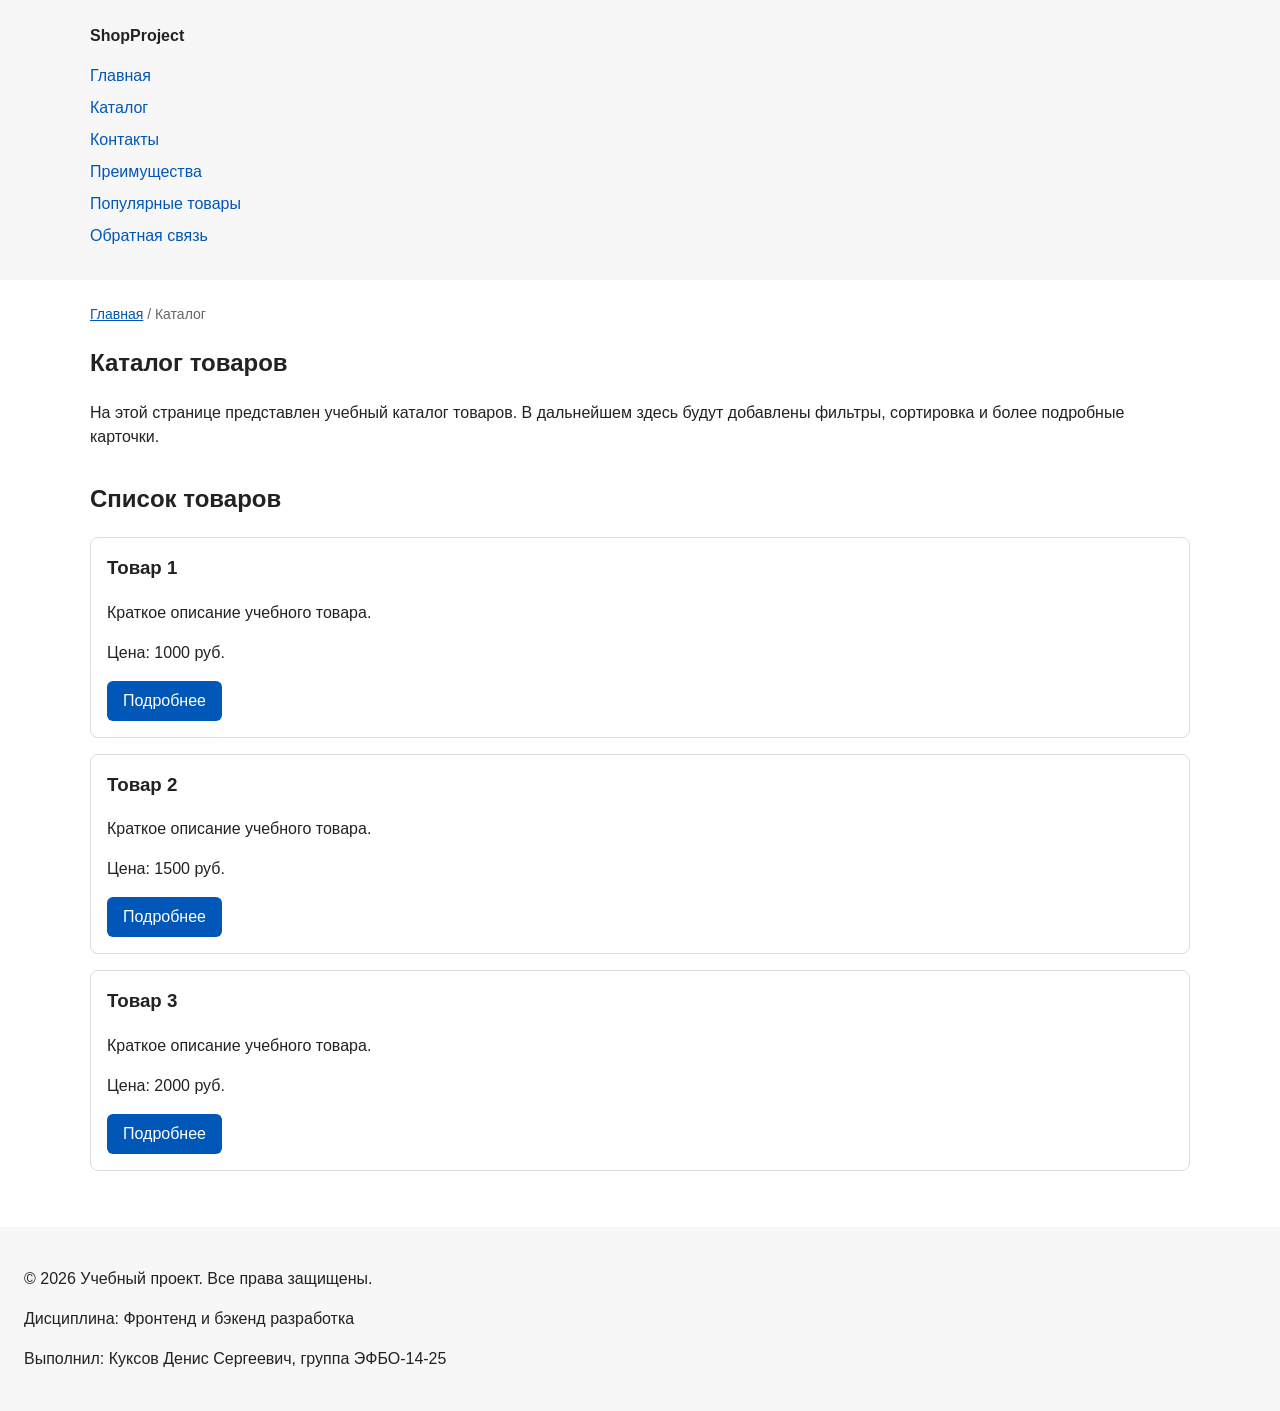
==== catalog.html @ 49e00aa7 "feat: add multi-page structure navigation and anchors" ====
<!DOCTYPE html>
<html lang="ru">
<head>
  <meta charset="UTF-8">
  <meta name="viewport" content="width=device-width, initial-scale=1.0">
  <meta name="description" content="Каталог товаров учебного интернет-магазина.">
  <meta property="og:type" content="website">
  <meta property="og:title" content="Каталог товаров — Учебный интернет-магазин">
  <meta property="og:description" content="Каталог товаров учебного интернет-магазина.">
  <meta property="og:image" content="https://Saintlafree.github.io/kr1-html-css-shop/images/preview.jpg">
  <title>Каталог товаров — Учебный интернет-магазин</title>
  <link rel="stylesheet" href="css/style.css">
</head>
<body>
  <header>
    <div class="site-header">
      <a class="site-logo" href="index.html">ShopProject</a>

      <nav class="site-nav" aria-label="Основная навигация">
        <ul class="site-nav__list">
          <li><a href="index.html">Главная</a></li>
          <li><a href="catalog.html">Каталог</a></li>
          <li><a href="contacts.html">Контакты</a></li>
          <li><a href="index.html#advantages">Преимущества</a></li>
          <li><a href="index.html#popular">Популярные товары</a></li>
          <li><a href="index.html#contacts">Обратная связь</a></li>
        </ul>
      </nav>
    </div>
  </header>

  <main>
    <nav class="breadcrumbs" aria-label="Хлебные крошки">
      <a href="index.html">Главная</a>
      <span>Каталог</span>
    </nav>

    <section class="section">
      <h1>Каталог товаров</h1>
      <p>
        На этой странице представлен учебный каталог товаров.
        В дальнейшем здесь будут добавлены фильтры, сортировка и более
        подробные карточки.
      </p>
    </section>

    <section class="section">
      <h2>Список товаров</h2>

      <article class="product-card">
        <h3>Товар 1</h3>
        <p>Краткое описание учебного товара.</p>
        <p>Цена: 1000 руб.</p>
        <a class="button" href="index.html#popular">Подробнее</a>
      </article>

      <article class="product-card">
        <h3>Товар 2</h3>
        <p>Краткое описание учебного товара.</p>
        <p>Цена: 1500 руб.</p>
        <a class="button" href="index.html#popular">Подробнее</a>
      </article>

      <article class="product-card">
        <h3>Товар 3</h3>
        <p>Краткое описание учебного товара.</p>
        <p>Цена: 2000 руб.</p>
        <a class="button" href="index.html#popular">Подробнее</a>
      </article>
    </section>
  </main>

  <footer>
    <p>&copy; 2026 Учебный проект. Все права защищены.</p>
    <p>Дисциплина: Фронтенд и бэкенд разработка</p>
    <p>Выполнил: Куксов Денис Сергеевич, группа ЭФБО-14-25</p>
  </footer>
</body>
</html>
---- css/style.css ----
/* ===============================
   1. Переменные проекта
   =============================== */

:root {
  /* Основные цвета проекта */
  --color-bg: #ffffff;
  --color-text: #222222;
  --color-muted: #666666;
  --color-primary: #0057b8;
  --color-primary-dark: #003f86;
  --color-border: #dddddd;
  --color-surface: #f7f7f7;
  --color-surface-accent: #eef5ff;
  --color-danger: #b00020;
  --color-success: #168a2f;
  --color-success-bg: #eefaf0;
  --color-white: #ffffff;

  /* Отступы */
  --space-xs: 4px;
  --space-sm: 8px;
  --space-md: 16px;
  --space-lg: 24px;
  --space-xl: 32px;

  /* Скругления */
  --radius-sm: 6px;
  --radius-md: 8px;
  --radius-lg: 12px;

  /* Размеры */
  --container-width: 1100px;
}

/* ===============================
   2. Базовые стили
   =============================== */

/*
  Плавная прокрутка к якорям.
  Если браузер не поддерживает свойство, ссылка всё равно сработает.
*/
html {
  scroll-behavior: smooth;
}

/*
  border-box: width включает content, padding и border.
*/
* {
  box-sizing: border-box;
}

body {
  margin: 0;
  font-family: Arial, sans-serif;
  line-height: 1.5;
  color: var(--color-text);
  background-color: var(--color-bg);
}

/*
  Внутренние отступы основных областей страницы
  берутся из единой шкалы отступов.
*/
header,
main,
footer {
  padding: var(--space-lg);
}

header {
  background-color: var(--color-surface);
}

footer {
  background-color: var(--color-surface);
}

/* ===============================
   3. Общие элементы интерфейса
   =============================== */

a {
  color: var(--color-primary);
}

a:hover {
  color: var(--color-primary-dark);
}

a:focus-visible {
  outline: 2px solid var(--color-primary);
  outline-offset: 3px;
}

/*
  :target — элемент, на который указывает якорная ссылка.
  Подсветка помогает понять, куда был выполнен переход.
*/
:target {
  outline: 2px dashed var(--color-primary);
  outline-offset: 4px;
}

/*
  Кнопка: используется и для ссылок (a.button), и для button.
*/
.button {
  display: inline-block;
  padding: var(--space-sm) var(--space-md);
  color: var(--color-white);
  background-color: var(--color-primary);
  text-decoration: none;
  border: none;
  border-radius: var(--radius-sm);
  font: inherit;
  cursor: pointer;
}

/*
  :hover — реакция на наведение мыши.
  Цвет текста задаём явно, чтобы правило a:hover не перекрасило текст ссылки-кнопки.
*/
.button:hover {
  color: var(--color-white);
  background-color: var(--color-primary-dark);
}

/*
  :active — момент нажатия.
*/
.button:active {
  transform: translateY(1px);
}

/*
  :focus-visible — видимый фокус при навигации клавишей Tab.
*/
.button:focus-visible {
  outline: 2px solid var(--color-primary);
  outline-offset: 3px;
}

/*
  :disabled — недоступное состояние кнопки.
*/
.button:disabled,
button:disabled {
  opacity: 0.6;
  cursor: not-allowed;
}

/* ===============================
   4. Компоненты страницы
   =============================== */

/* --- Шапка и навигация --- */

.site-header {
  max-width: var(--container-width);
  margin: 0 auto;
}

.site-logo {
  font-weight: bold;
  text-decoration: none;
  color: var(--color-text);
}

.site-logo:hover {
  color: var(--color-primary);
}

.site-nav__list {
  padding: 0;
  margin: var(--space-md) 0 0;
  list-style: none;
}

.site-nav__list li {
  margin-bottom: var(--space-sm);
}

.site-nav__list a {
  color: var(--color-primary);
  text-decoration: none;
}

.site-nav__list a:hover {
  color: var(--color-primary-dark);
  text-decoration: underline;
}

/* --- Хлебные крошки --- */

.breadcrumbs {
  max-width: var(--container-width);
  margin: 0 auto var(--space-md);
  font-size: 14px;
  color: var(--color-muted);
}

.breadcrumbs a {
  color: var(--color-primary);
}

.breadcrumbs span::before {
  content: " / ";
  color: var(--color-muted);
}

/* --- Hero-блок и секции --- */

.hero {
  max-width: var(--container-width);
  margin: 0 auto var(--space-xl);
  padding: var(--space-xl) var(--space-lg);
  background-color: var(--color-surface-accent);
  border-radius: var(--radius-lg);
}

.section {
  max-width: var(--container-width);
  margin: 0 auto var(--space-xl);
}

.section h2 {
  margin-top: 0;
}

/* --- Карточка товара --- */

.product-card {
  margin-bottom: var(--space-md);
  padding: var(--space-md);
  border: 1px solid var(--color-border);
  border-radius: var(--radius-md);
  background-color: var(--color-bg);
}

.product-card:hover {
  border-color: var(--color-primary);
}

.product-card h3 {
  margin-top: 0;
}

/* --- Дополнительный блок --- */

.aside-info {
  max-width: var(--container-width);
  margin: 0 auto var(--space-xl);
  padding: var(--space-md);
  border-left: 4px solid var(--color-primary);
  background-color: var(--color-surface);
}

/* ===============================
   5. Форма и модальное окно
   =============================== */

.order-dialog {
  width: min(100% - 32px, 560px);
  padding: var(--space-lg);
  border: none;
  border-radius: var(--radius-lg);
}

.order-dialog::backdrop {
  background-color: rgba(0, 0, 0, 0.5);
}

.form-field {
  margin-bottom: var(--space-md);
}

.form-field label {
  display: block;
  margin-bottom: var(--space-xs);
}

.form-field input,
.form-field select,
.form-field textarea {
  width: 100%;
  padding: 10px 12px;
  border: 1px solid var(--color-border);
  border-radius: var(--radius-sm);
  font: inherit;
}

.form-field input[type="checkbox"] {
  width: auto;
}

.form-field small {
  display: block;
  margin-top: var(--space-xs);
  color: var(--color-muted);
}

/* Состояния полей формы */

.form-field input:hover,
.form-field select:hover,
.form-field textarea:hover {
  border-color: var(--color-primary);
}

.form-field input:focus-visible,
.form-field select:focus-visible,
.form-field textarea:focus-visible,
.form-actions button:focus-visible {
  outline: 2px solid var(--color-primary);
  outline-offset: 3px;
}

/*
  Подсветка ошибочных полей (aria-invalid добавляет js/main.js).
  Селектор с .form-field нужен, чтобы перебить специфичность
  правила .form-field input.
*/
.form-field [aria-invalid="true"] {
  border-color: var(--color-danger);
}

.form-actions {
  display: flex;
  gap: 12px;
  margin-top: var(--space-lg);
}

.success-message {
  max-width: var(--container-width);
  margin: var(--space-lg) auto;
  padding: var(--space-md);
  border-left: 4px solid var(--color-success);
  background-color: var(--color-success-bg);
}
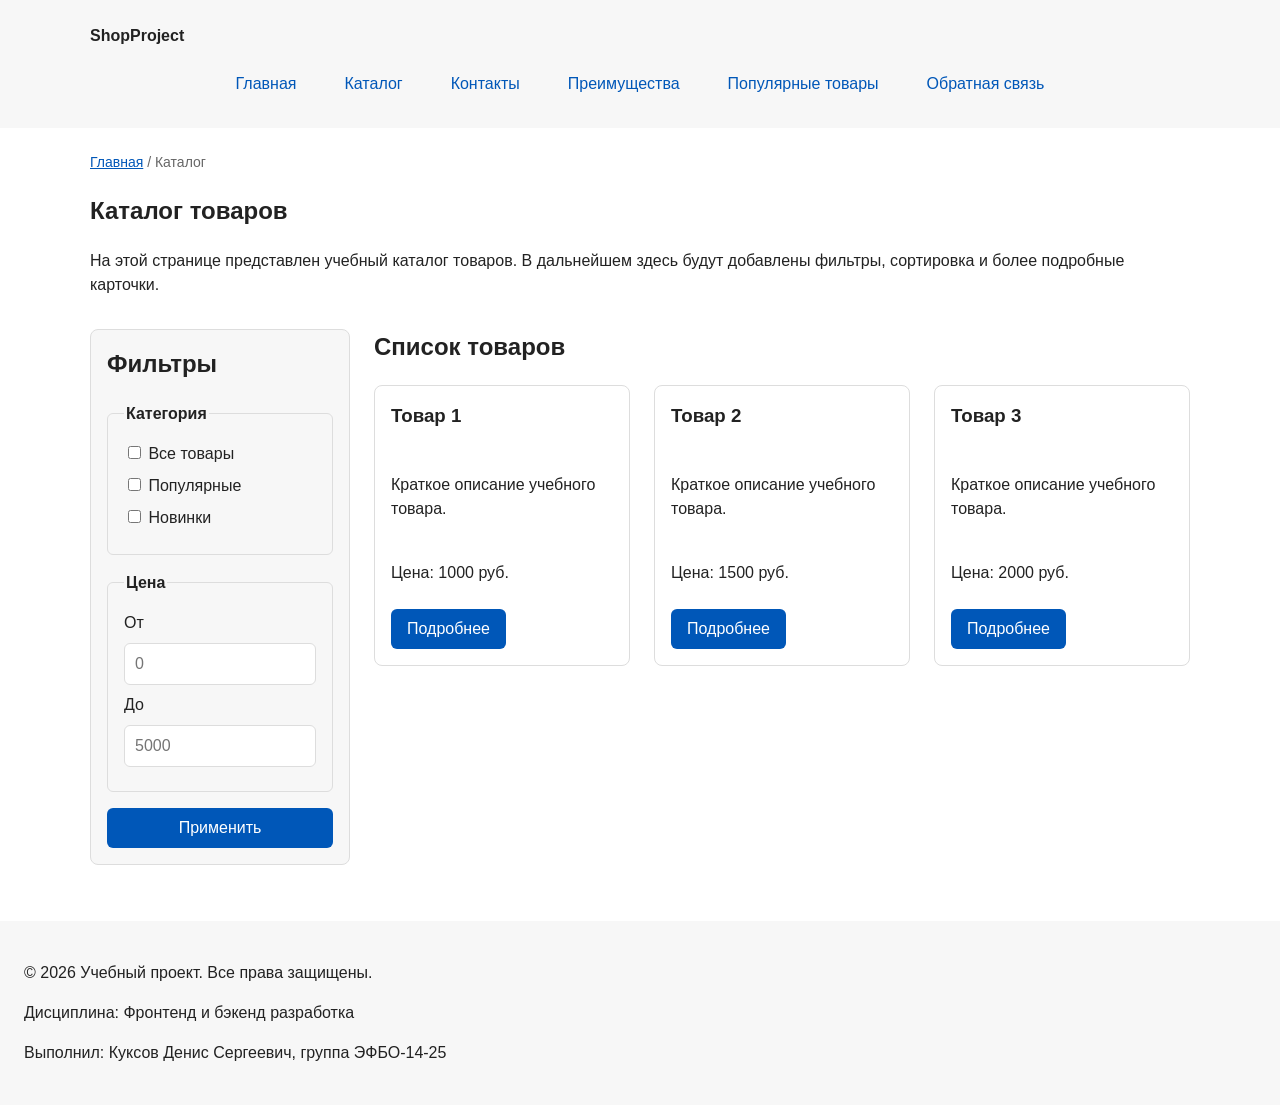
==== commit a2b29e15: "feat: add flex navigation and grid catalog layout" ====
--- a/catalog.html
+++ b/catalog.html
@@ -44,29 +44,64 @@
       </p>
     </section>
 
-    <section class="section">
-      <h2>Список товаров</h2>
+    <section class="catalog-layout">
+      <aside class="catalog-filters">
+        <h2>Фильтры</h2>
 
-      <article class="product-card">
-        <h3>Товар 1</h3>
-        <p>Краткое описание учебного товара.</p>
-        <p>Цена: 1000 руб.</p>
-        <a class="button" href="index.html#popular">Подробнее</a>
-      </article>
+        <form class="filters-form" action="#" method="get">
+          <fieldset>
+            <legend>Категория</legend>
+            <label>
+              <input type="checkbox" name="category" value="all">
+              Все товары
+            </label>
+            <label>
+              <input type="checkbox" name="category" value="popular">
+              Популярные
+            </label>
+            <label>
+              <input type="checkbox" name="category" value="new">
+              Новинки
+            </label>
+          </fieldset>
 
-      <article class="product-card">
-        <h3>Товар 2</h3>
-        <p>Краткое описание учебного товара.</p>
-        <p>Цена: 1500 руб.</p>
-        <a class="button" href="index.html#popular">Подробнее</a>
-      </article>
+          <fieldset>
+            <legend>Цена</legend>
+            <label for="price-from">От</label>
+            <input id="price-from" name="price-from" type="number" min="0" placeholder="0">
 
-      <article class="product-card">
-        <h3>Товар 3</h3>
-        <p>Краткое описание учебного товара.</p>
-        <p>Цена: 2000 руб.</p>
-        <a class="button" href="index.html#popular">Подробнее</a>
-      </article>
+            <label for="price-to">До</label>
+            <input id="price-to" name="price-to" type="number" min="0" placeholder="5000">
+          </fieldset>
+
+          <button class="button" type="submit">Применить</button>
+        </form>
+      </aside>
+
+      <section class="catalog-products">
+        <h2>Список товаров</h2>
+
+        <div class="products-grid">
+            <article class="product-card">
+              <h3>Товар 1</h3>
+              <p>Краткое описание учебного товара.</p>
+              <p>Цена: 1000 руб.</p>
+              <a class="button" href="index.html#popular">Подробнее</a>
+            </article>
+            <article class="product-card">
+              <h3>Товар 2</h3>
+              <p>Краткое описание учебного товара.</p>
+              <p>Цена: 1500 руб.</p>
+              <a class="button" href="index.html#popular">Подробнее</a>
+            </article>
+            <article class="product-card">
+              <h3>Товар 3</h3>
+              <p>Краткое описание учебного товара.</p>
+              <p>Цена: 2000 руб.</p>
+              <a class="button" href="index.html#popular">Подробнее</a>
+            </article>
+        </div>
+      </section>
     </section>
   </main>
 
--- a/css/style.css
+++ b/css/style.css
@@ -173,24 +173,37 @@
   color: var(--color-primary);
 }
 
+/*
+  Навигация через Flexbox:
+  пункты меню выстраиваются в строку, переносятся при нехватке места,
+  выравниваются по центру и разделяются промежутком gap.
+*/
 .site-nav__list {
+  display: flex;
+  flex-wrap: wrap;
+  justify-content: center;
+  align-items: center;
+  gap: var(--space-md);
   padding: 0;
   margin: var(--space-md) 0 0;
   list-style: none;
 }
 
-.site-nav__list li {
-  margin-bottom: var(--space-sm);
-}
-
+/*
+  inline-block позволяет задать ссылке внутренние отступы
+  и увеличить кликабельную область.
+*/
 .site-nav__list a {
+  display: inline-block;
+  padding: var(--space-sm) var(--space-md);
   color: var(--color-primary);
   text-decoration: none;
+  border-radius: var(--radius-sm);
 }
 
 .site-nav__list a:hover {
-  color: var(--color-primary-dark);
-  text-decoration: underline;
+  color: var(--color-white);
+  background-color: var(--color-primary);
 }
 
 /* --- Хлебные крошки --- */
@@ -232,8 +245,23 @@
 
 /* --- Карточка товара --- */
 
+/*
+  Сетка карточек через CSS Grid: три равные колонки и промежуток gap.
+*/
+.products-grid {
+  display: grid;
+  grid-template-columns: repeat(3, 1fr);
+  gap: var(--space-lg);
+}
+
+/*
+  Карточка — flex-контейнер: содержимое идёт сверху вниз.
+*/
 .product-card {
-  margin-bottom: var(--space-md);
+  display: flex;
+  flex-direction: column;
+  gap: var(--space-sm);
+  margin-bottom: 0;
   padding: var(--space-md);
   border: 1px solid var(--color-border);
   border-radius: var(--radius-md);
@@ -246,6 +274,82 @@
 
 .product-card h3 {
   margin-top: 0;
+}
+
+/*
+  margin-top: auto прижимает кнопку к низу карточки,
+  align-self: flex-start не растягивает её на всю ширину.
+*/
+.product-card .button {
+  margin-top: auto;
+  align-self: flex-start;
+}
+
+/* --- Страница каталога: фильтры + товары --- */
+
+.catalog-layout {
+  max-width: var(--container-width);
+  margin: 0 auto var(--space-xl);
+  display: grid;
+  grid-template-columns: 260px 1fr;
+  grid-template-areas: "filters products";
+  gap: var(--space-lg);
+}
+
+.catalog-filters {
+  grid-area: filters;
+  padding: var(--space-md);
+  border: 1px solid var(--color-border);
+  border-radius: var(--radius-md);
+  background-color: var(--color-surface);
+}
+
+.catalog-products {
+  grid-area: products;
+}
+
+.catalog-filters h2,
+.catalog-products h2 {
+  margin-top: 0;
+}
+
+.filters-form {
+  display: grid;
+  gap: var(--space-md);
+}
+
+.filters-form fieldset {
+  margin: 0;
+  padding: var(--space-md);
+  border: 1px solid var(--color-border);
+  border-radius: var(--radius-sm);
+}
+
+.filters-form legend {
+  font-weight: 700;
+}
+
+.filters-form label {
+  display: block;
+  margin-bottom: var(--space-sm);
+}
+
+.filters-form input[type="number"] {
+  width: 100%;
+  margin-bottom: var(--space-sm);
+  padding: 8px 10px;
+  border: 1px solid var(--color-border);
+  border-radius: var(--radius-sm);
+  font: inherit;
+}
+
+.filters-form input[type="number"]:hover {
+  border-color: var(--color-primary);
+}
+
+.filters-form input:focus-visible {
+  outline: 2px solid var(--color-primary);
+  outline-offset: 3px;
 }
 
 /* --- Дополнительный блок --- */
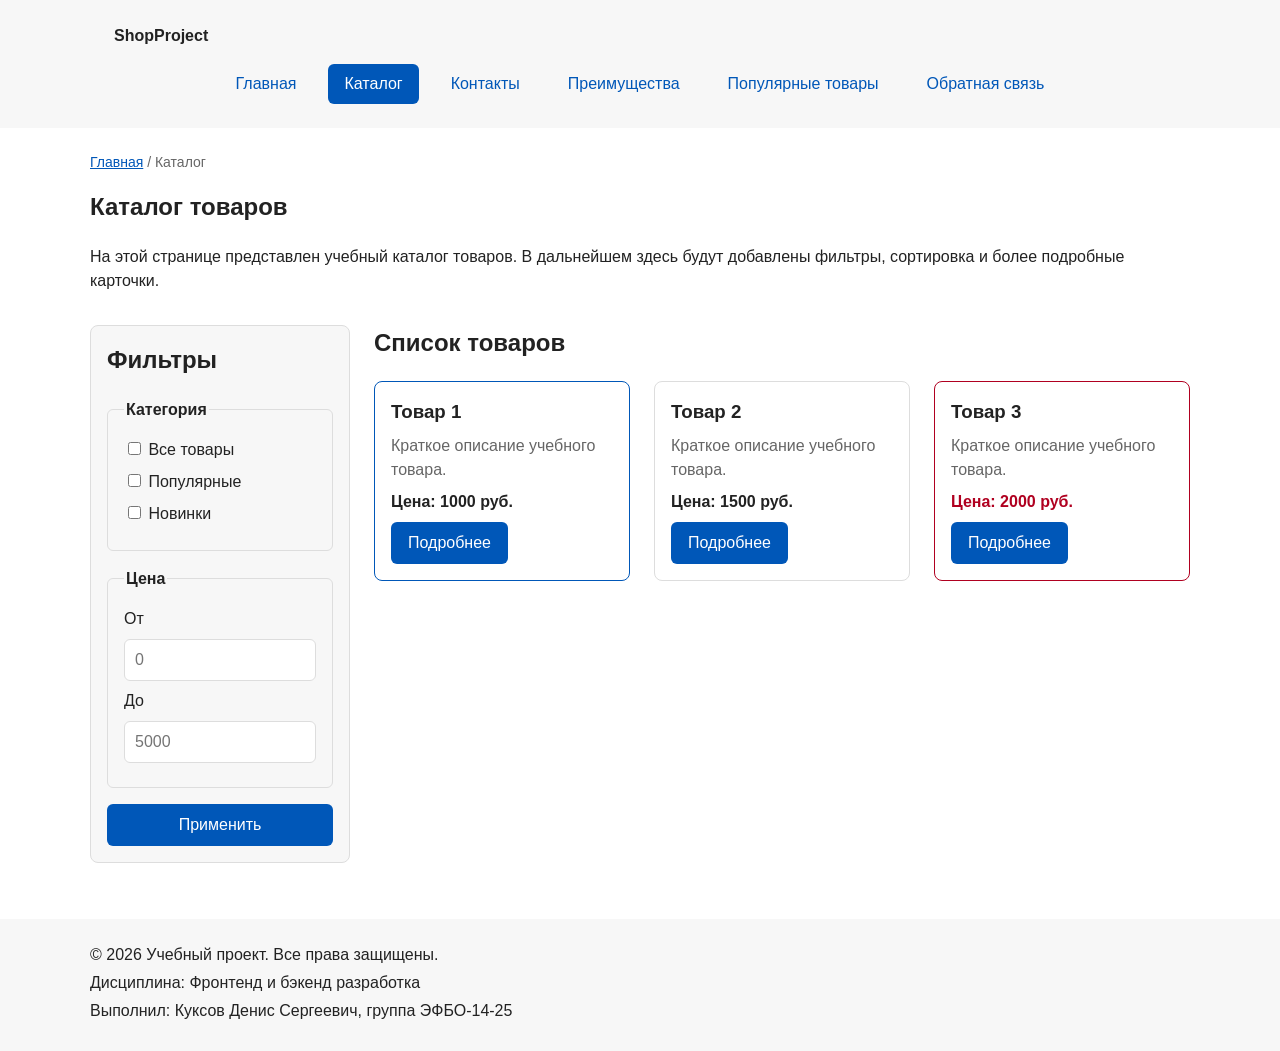
==== commit 71919b5e: "refactor: apply BEM naming to CSS classes" ====
--- a/catalog.html
+++ b/catalog.html
@@ -12,18 +12,30 @@
   <link rel="stylesheet" href="css/style.css">
 </head>
 <body>
-  <header>
-    <div class="site-header">
-      <a class="site-logo" href="index.html">ShopProject</a>
+  <header class="site-header">
+    <div class="site-header__inner">
+      <a class="site-header__logo" href="index.html">ShopProject</a>
 
       <nav class="site-nav" aria-label="Основная навигация">
         <ul class="site-nav__list">
-          <li><a href="index.html">Главная</a></li>
-          <li><a href="catalog.html">Каталог</a></li>
-          <li><a href="contacts.html">Контакты</a></li>
-          <li><a href="index.html#advantages">Преимущества</a></li>
-          <li><a href="index.html#popular">Популярные товары</a></li>
-          <li><a href="index.html#contacts">Обратная связь</a></li>
+          <li class="site-nav__item">
+            <a class="site-nav__link" href="index.html">Главная</a>
+          </li>
+          <li class="site-nav__item">
+            <a class="site-nav__link site-nav__link--active" href="catalog.html" aria-current="page">Каталог</a>
+          </li>
+          <li class="site-nav__item">
+            <a class="site-nav__link" href="contacts.html">Контакты</a>
+          </li>
+          <li class="site-nav__item">
+            <a class="site-nav__link" href="index.html#advantages">Преимущества</a>
+          </li>
+          <li class="site-nav__item">
+            <a class="site-nav__link" href="index.html#popular">Популярные товары</a>
+          </li>
+          <li class="site-nav__item">
+            <a class="site-nav__link" href="index.html#contacts">Обратная связь</a>
+          </li>
         </ul>
       </nav>
     </div>
@@ -31,13 +43,13 @@
 
   <main>
     <nav class="breadcrumbs" aria-label="Хлебные крошки">
-      <a href="index.html">Главная</a>
-      <span>Каталог</span>
+      <a class="breadcrumbs__link" href="index.html">Главная</a>
+      <span class="breadcrumbs__current">Каталог</span>
     </nav>
 
     <section class="section">
-      <h1>Каталог товаров</h1>
-      <p>
+      <h1 class="section__title">Каталог товаров</h1>
+      <p class="section__text">
         На этой странице представлен учебный каталог товаров.
         В дальнейшем здесь будут добавлены фильтры, сортировка и более
         подробные карточки.
@@ -46,69 +58,73 @@
 
     <section class="catalog-layout">
       <aside class="catalog-filters">
-        <h2>Фильтры</h2>
+        <h2 class="catalog-filters__title">Фильтры</h2>
 
-        <form class="filters-form" action="#" method="get">
-          <fieldset>
-            <legend>Категория</legend>
-            <label>
-              <input type="checkbox" name="category" value="all">
+        <form class="catalog-filters__form" action="#" method="get">
+          <fieldset class="catalog-filters__group">
+            <legend class="catalog-filters__legend">Категория</legend>
+            <label class="catalog-filters__label">
+              <input class="catalog-filters__checkbox" type="checkbox" name="category" value="all">
               Все товары
             </label>
-            <label>
-              <input type="checkbox" name="category" value="popular">
+            <label class="catalog-filters__label">
+              <input class="catalog-filters__checkbox" type="checkbox" name="category" value="popular">
               Популярные
             </label>
-            <label>
-              <input type="checkbox" name="category" value="new">
+            <label class="catalog-filters__label">
+              <input class="catalog-filters__checkbox" type="checkbox" name="category" value="new">
               Новинки
             </label>
           </fieldset>
 
-          <fieldset>
-            <legend>Цена</legend>
-            <label for="price-from">От</label>
-            <input id="price-from" name="price-from" type="number" min="0" placeholder="0">
+          <fieldset class="catalog-filters__group">
+            <legend class="catalog-filters__legend">Цена</legend>
+            <label class="catalog-filters__label" for="price-from">От</label>
+            <input class="catalog-filters__input" id="price-from" name="price-from" type="number" min="0" placeholder="0">
 
-            <label for="price-to">До</label>
-            <input id="price-to" name="price-to" type="number" min="0" placeholder="5000">
+            <label class="catalog-filters__label" for="price-to">До</label>
+            <input class="catalog-filters__input" id="price-to" name="price-to" type="number" min="0" placeholder="5000">
           </fieldset>
 
-          <button class="button" type="submit">Применить</button>
+          <button class="button button--primary" type="submit">Применить</button>
         </form>
       </aside>
 
       <section class="catalog-products">
-        <h2>Список товаров</h2>
+        <h2 class="catalog-products__title">Список товаров</h2>
 
         <div class="products-grid">
-            <article class="product-card">
-              <h3>Товар 1</h3>
-              <p>Краткое описание учебного товара.</p>
-              <p>Цена: 1000 руб.</p>
-              <a class="button" href="index.html#popular">Подробнее</a>
-            </article>
-            <article class="product-card">
-              <h3>Товар 2</h3>
-              <p>Краткое описание учебного товара.</p>
-              <p>Цена: 1500 руб.</p>
-              <a class="button" href="index.html#popular">Подробнее</a>
-            </article>
-            <article class="product-card">
-              <h3>Товар 3</h3>
-              <p>Краткое описание учебного товара.</p>
-              <p>Цена: 2000 руб.</p>
-              <a class="button" href="index.html#popular">Подробнее</a>
-            </article>
+          <article class="product-card product-card--featured">
+            <h3 class="product-card__title">Товар 1</h3>
+            <p class="product-card__description">Краткое описание учебного товара.</p>
+            <p class="product-card__price">Цена: 1000 руб.</p>
+            <a class="button button--primary product-card__button" href="index.html#popular">Подробнее</a>
+          </article>
+
+          <article class="product-card">
+            <h3 class="product-card__title">Товар 2</h3>
+            <p class="product-card__description">Краткое описание учебного товара.</p>
+            <p class="product-card__price">Цена: 1500 руб.</p>
+            <a class="button button--primary product-card__button" href="index.html#popular">Подробнее</a>
+          </article>
+
+          <article class="product-card product-card--discount">
+            <h3 class="product-card__title">Товар 3</h3>
+            <p class="product-card__description">Краткое описание учебного товара.</p>
+            <p class="product-card__price">Цена: 2000 руб.</p>
+            <a class="button button--primary product-card__button" href="index.html#popular">Подробнее</a>
+          </article>
         </div>
       </section>
     </section>
   </main>
 
-  <footer>
-    <p>&copy; 2026 Учебный проект. Все права защищены.</p>
-    <p>Дисциплина: Фронтенд и бэкенд разработка</p>
-    <p>Выполнил: Куксов Денис Сергеевич, группа ЭФБО-14-25</p>
+  <footer class="site-footer">
+    <div class="site-footer__inner">
+      <p class="site-footer__text">&copy; 2026 Учебный проект. Все права защищены.</p>
+      <p class="site-footer__text">Дисциплина: Фронтенд и бэкенд разработка</p>
+      <p class="site-footer__text">Выполнил: Куксов Денис Сергеевич, группа ЭФБО-14-25</p>
+    </div>
   </footer>
 </body>
 </html>
--- a/css/style.css
+++ b/css/style.css
@@ -39,7 +39,6 @@
 
 /*
   Плавная прокрутка к якорям.
-  Если браузер не поддерживает свойство, ссылка всё равно сработает.
 */
 html {
   scroll-behavior: smooth;
@@ -60,27 +59,9 @@
   background-color: var(--color-bg);
 }
 
-/*
-  Внутренние отступы основных областей страницы
-  берутся из единой шкалы отступов.
-*/
-header,
-main,
-footer {
+main {
   padding: var(--space-lg);
 }
-
-header {
-  background-color: var(--color-surface);
-}
-
-footer {
-  background-color: var(--color-surface);
-}
-
-/* ===============================
-   3. Общие элементы интерфейса
-   =============================== */
 
 a {
   color: var(--color-primary);
@@ -97,57 +78,62 @@
 
 /*
   :target — элемент, на который указывает якорная ссылка.
-  Подсветка помогает понять, куда был выполнен переход.
 */
 :target {
   outline: 2px dashed var(--color-primary);
   outline-offset: 4px;
 }
 
+/* ===============================
+   3. Общие элементы интерфейса
+   =============================== */
+
 /*
-  Кнопка: используется и для ссылок (a.button), и для button.
+  Блок button — базовая кнопка.
+  Цвета задаются модификаторами button--primary и button--secondary.
 */
 .button {
   display: inline-block;
   padding: var(--space-sm) var(--space-md);
-  color: var(--color-white);
-  background-color: var(--color-primary);
-  text-decoration: none;
-  border: none;
+  border: 1px solid transparent;
   border-radius: var(--radius-sm);
   font: inherit;
+  text-decoration: none;
   cursor: pointer;
 }
 
-/*
-  :hover — реакция на наведение мыши.
-  Цвет текста задаём явно, чтобы правило a:hover не перекрасило текст ссылки-кнопки.
-*/
-.button:hover {
-  color: var(--color-white);
-  background-color: var(--color-primary-dark);
-}
-
-/*
-  :active — момент нажатия.
-*/
 .button:active {
   transform: translateY(1px);
 }
 
-/*
-  :focus-visible — видимый фокус при навигации клавишей Tab.
-*/
 .button:focus-visible {
   outline: 2px solid var(--color-primary);
   outline-offset: 3px;
 }
 
-/*
-  :disabled — недоступное состояние кнопки.
-*/
+.button--primary {
+  color: var(--color-white);
+  background-color: var(--color-primary);
+}
+
+.button--primary:hover {
+  color: var(--color-white);
+  background-color: var(--color-primary-dark);
+}
+
+.button--secondary {
+  color: var(--color-primary);
+  background-color: transparent;
+  border-color: var(--color-primary);
+}
+
+.button--secondary:hover {
+  color: var(--color-white);
+  background-color: var(--color-primary);
+}
+
 .button:disabled,
-button:disabled {
+.button--disabled {
   opacity: 0.6;
   cursor: not-allowed;
 }
@@ -156,28 +142,30 @@
    4. Компоненты страницы
    =============================== */
 
-/* --- Шапка и навигация --- */
+/* --- Блок site-header --- */
 
 .site-header {
+  background-color: var(--color-surface);
+}
+
+.site-header__inner {
   max-width: var(--container-width);
   margin: 0 auto;
-}
-
-.site-logo {
-  font-weight: bold;
+  padding: var(--space-lg);
+}
+
+.site-header__logo {
+  font-weight: 700;
+  color: var(--color-text);
   text-decoration: none;
-  color: var(--color-text);
-}
-
-.site-logo:hover {
+}
+
+.site-header__logo:hover {
   color: var(--color-primary);
 }
 
-/*
-  Навигация через Flexbox:
-  пункты меню выстраиваются в строку, переносятся при нехватке места,
-  выравниваются по центру и разделяются промежутком gap.
-*/
+/* --- Блок site-nav --- */
+
 .site-nav__list {
   display: flex;
   flex-wrap: wrap;
@@ -189,11 +177,7 @@
   list-style: none;
 }
 
-/*
-  inline-block позволяет задать ссылке внутренние отступы
-  и увеличить кликабельную область.
-*/
-.site-nav__list a {
+.site-nav__link {
   display: inline-block;
   padding: var(--space-sm) var(--space-md);
   color: var(--color-primary);
@@ -201,12 +185,23 @@
   border-radius: var(--radius-sm);
 }
 
-.site-nav__list a:hover {
+.site-nav__link:hover {
   color: var(--color-white);
   background-color: var(--color-primary);
 }
 
-/* --- Хлебные крошки --- */
+.site-nav__link:focus-visible {
+  outline: 2px solid var(--color-primary);
+  outline-offset: 3px;
+}
+
+/* Модификатор активного пункта меню */
+.site-nav__link--active {
+  color: var(--color-white);
+  background-color: var(--color-primary);
+}
+
+/* --- Блок breadcrumbs --- */
 
 .breadcrumbs {
   max-width: var(--container-width);
@@ -215,16 +210,16 @@
   color: var(--color-muted);
 }
 
-.breadcrumbs a {
+.breadcrumbs__link {
   color: var(--color-primary);
 }
 
-.breadcrumbs span::before {
+.breadcrumbs__current::before {
   content: " / ";
   color: var(--color-muted);
 }
 
-/* --- Hero-блок и секции --- */
+/* --- Блок hero --- */
 
 .hero {
   max-width: var(--container-width);
@@ -234,34 +229,52 @@
   border-radius: var(--radius-lg);
 }
 
+.hero__title {
+  margin-top: 0;
+}
+
+/* --- Блок section --- */
+
 .section {
   max-width: var(--container-width);
   margin: 0 auto var(--space-xl);
 }
 
-.section h2 {
+.section__title {
   margin-top: 0;
 }
 
-/* --- Карточка товара --- */
-
-/*
-  Сетка карточек через CSS Grid: три равные колонки и промежуток gap.
-*/
+/* --- Блок advantages-list --- */
+
+.advantages-list {
+  margin: 0;
+  padding-left: var(--space-lg);
+}
+
+.advantages-list__item {
+  margin-bottom: var(--space-xs);
+}
+
+/* --- Блок contacts-list --- */
+
+.contacts-list {
+  padding-left: var(--space-lg);
+}
+
+/* --- Блок products-grid --- */
+
 .products-grid {
   display: grid;
   grid-template-columns: repeat(3, 1fr);
   gap: var(--space-lg);
 }
 
-/*
-  Карточка — flex-контейнер: содержимое идёт сверху вниз.
-*/
+/* --- Блок product-card --- */
+
 .product-card {
   display: flex;
   flex-direction: column;
   gap: var(--space-sm);
-  margin-bottom: 0;
   padding: var(--space-md);
   border: 1px solid var(--color-border);
   border-radius: var(--radius-md);
@@ -272,20 +285,39 @@
   border-color: var(--color-primary);
 }
 
-.product-card h3 {
-  margin-top: 0;
-}
-
-/*
-  margin-top: auto прижимает кнопку к низу карточки,
-  align-self: flex-start не растягивает её на всю ширину.
-*/
-.product-card .button {
+.product-card--featured {
+  border-color: var(--color-primary);
+}
+
+.product-card--discount {
+  border-color: var(--color-danger);
+}
+
+.product-card__title {
+  margin: 0;
+  color: var(--color-text);
+}
+
+.product-card__description {
+  margin: 0;
+  color: var(--color-muted);
+}
+
+.product-card__price {
+  margin: 0;
+  font-weight: 700;
+}
+
+.product-card--discount .product-card__price {
+  color: var(--color-danger);
+}
+
+.product-card__button {
   margin-top: auto;
   align-self: flex-start;
 }
 
-/* --- Страница каталога: фильтры + товары --- */
+/* --- Блок catalog-layout --- */
 
 .catalog-layout {
   max-width: var(--container-width);
@@ -295,6 +327,8 @@
   grid-template-areas: "filters products";
   gap: var(--space-lg);
 }
+
+/* --- Блок catalog-filters --- */
 
 .catalog-filters {
   grid-area: filters;
@@ -304,37 +338,32 @@
   background-color: var(--color-surface);
 }
 
-.catalog-products {
-  grid-area: products;
-}
-
-.catalog-filters h2,
-.catalog-products h2 {
+.catalog-filters__title {
   margin-top: 0;
 }
 
-.filters-form {
+.catalog-filters__form {
   display: grid;
   gap: var(--space-md);
 }
 
-.filters-form fieldset {
+.catalog-filters__group {
   margin: 0;
   padding: var(--space-md);
   border: 1px solid var(--color-border);
   border-radius: var(--radius-sm);
 }
 
-.filters-form legend {
+.catalog-filters__legend {
   font-weight: 700;
 }
 
-.filters-form label {
+.catalog-filters__label {
   display: block;
   margin-bottom: var(--space-sm);
 }
 
-.filters-form input[type="number"] {
+.catalog-filters__input {
   width: 100%;
   margin-bottom: var(--space-sm);
   padding: 8px 10px;
@@ -343,16 +372,27 @@
   font: inherit;
 }
 
-.filters-form input[type="number"]:hover {
+.catalog-filters__input:hover {
   border-color: var(--color-primary);
 }
 
-.filters-form input:focus-visible {
+.catalog-filters__input:focus-visible,
+.catalog-filters__checkbox:focus-visible {
   outline: 2px solid var(--color-primary);
   outline-offset: 3px;
 }
 
-/* --- Дополнительный блок --- */
+/* --- Блок catalog-products --- */
+
+.catalog-products {
+  grid-area: products;
+}
+
+.catalog-products__title {
+  margin-top: 0;
+}
+
+/* --- Блок aside-info --- */
 
 .aside-info {
   max-width: var(--container-width);
@@ -362,9 +402,31 @@
   background-color: var(--color-surface);
 }
 
+.aside-info__title {
+  margin-top: 0;
+}
+
+/* --- Блок site-footer --- */
+
+.site-footer {
+  padding: var(--space-lg);
+  background-color: var(--color-surface);
+}
+
+.site-footer__inner {
+  max-width: var(--container-width);
+  margin: 0 auto;
+}
+
+.site-footer__text {
+  margin: 0 0 var(--space-xs);
+}
+
 /* ===============================
    5. Форма и модальное окно
    =============================== */
+
+/* --- Блок order-dialog --- */
 
 .order-dialog {
   width: min(100% - 32px, 560px);
@@ -377,18 +439,24 @@
   background-color: rgba(0, 0, 0, 0.5);
 }
 
-.form-field {
+.order-dialog__title {
+  margin-top: 0;
+}
+
+/* --- Блок order-form --- */
+
+.order-form__field {
   margin-bottom: var(--space-md);
 }
 
-.form-field label {
+.order-form__label {
   display: block;
   margin-bottom: var(--space-xs);
 }
 
-.form-field input,
-.form-field select,
-.form-field textarea {
+.order-form__input,
+.order-form__select,
+.order-form__textarea {
   width: 100%;
   padding: 10px 12px;
   border: 1px solid var(--color-border);
@@ -396,46 +464,54 @@
   font: inherit;
 }
 
-.form-field input[type="checkbox"] {
-  width: auto;
-}
-
-.form-field small {
+.order-form__input:hover,
+.order-form__select:hover,
+.order-form__textarea:hover {
+  border-color: var(--color-primary);
+}
+
+.order-form__input:focus-visible,
+.order-form__select:focus-visible,
+.order-form__textarea:focus-visible,
+.order-form__checkbox:focus-visible {
+  outline: 2px solid var(--color-primary);
+  outline-offset: 3px;
+}
+
+/*
+  Ошибочное состояние поля.
+  Атрибут aria-invalid добавляется в js/main.js.
+  Правило стоит после :hover, поэтому красная рамка не пропадает при наведении.
+*/
+.order-form__input[aria-invalid="true"],
+.order-form__select[aria-invalid="true"],
+.order-form__textarea[aria-invalid="true"] {
+  border-color: var(--color-danger);
+}
+
+.order-form__checkbox[aria-invalid="true"] {
+  outline: 2px solid var(--color-danger);
+}
+
+.order-form__hint {
   display: block;
   margin-top: var(--space-xs);
   color: var(--color-muted);
 }
 
-/* Состояния полей формы */
-
-.form-field input:hover,
-.form-field select:hover,
-.form-field textarea:hover {
-  border-color: var(--color-primary);
-}
-
-.form-field input:focus-visible,
-.form-field select:focus-visible,
-.form-field textarea:focus-visible,
-.form-actions button:focus-visible {
-  outline: 2px solid var(--color-primary);
-  outline-offset: 3px;
-}
-
-/*
-  Подсветка ошибочных полей (aria-invalid добавляет js/main.js).
-  Селектор с .form-field нужен, чтобы перебить специфичность
-  правила .form-field input.
-*/
-.form-field [aria-invalid="true"] {
-  border-color: var(--color-danger);
-}
-
-.form-actions {
+.order-form__checkbox-label {
   display: flex;
-  gap: 12px;
+  align-items: center;
+  gap: var(--space-sm);
+}
+
+.order-form__actions {
+  display: flex;
+  gap: var(--space-md);
   margin-top: var(--space-lg);
 }
+
+/* --- Блок success-message --- */
 
 .success-message {
   max-width: var(--container-width);
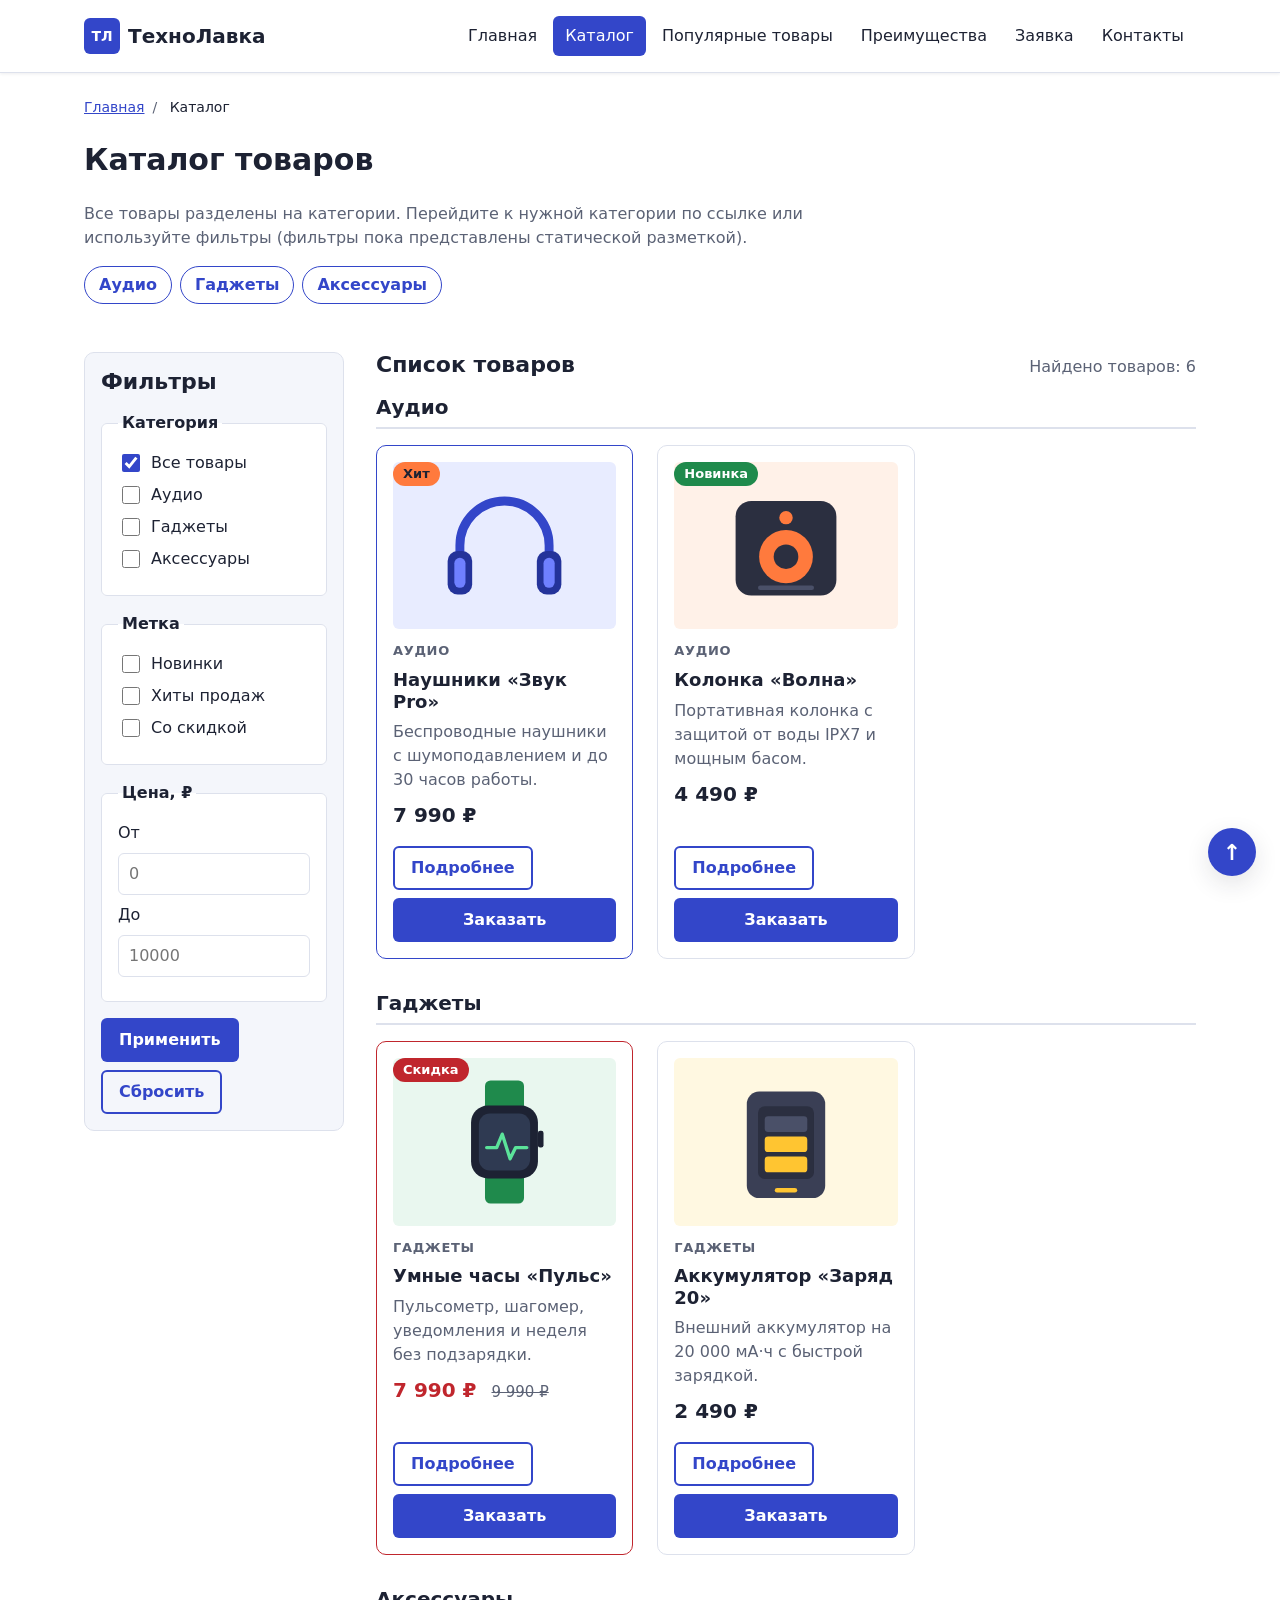
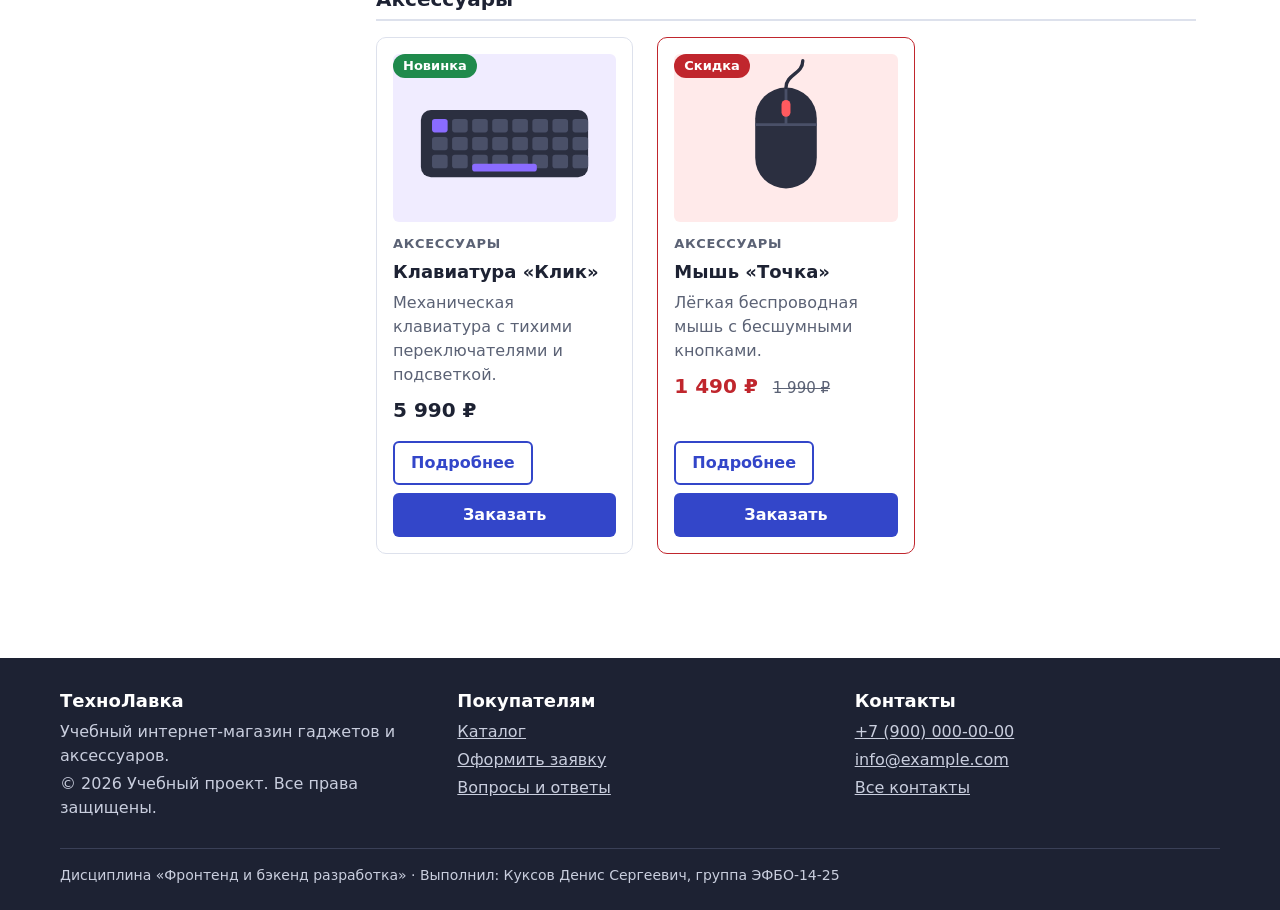
==== commit 007362c1: "fix: prepare HTML CSS project for submission" ====
--- a/catalog.html
+++ b/catalog.html
@@ -3,18 +3,25 @@
 <head>
   <meta charset="UTF-8">
   <meta name="viewport" content="width=device-width, initial-scale=1.0">
-  <meta name="description" content="Каталог товаров учебного интернет-магазина.">
+  <meta name="description" content="Каталог учебного интернет-магазина ТехноЛавка: аудио, гаджеты и аксессуары с ценами и бейджами.">
   <meta property="og:type" content="website">
-  <meta property="og:title" content="Каталог товаров — Учебный интернет-магазин">
-  <meta property="og:description" content="Каталог товаров учебного интернет-магазина.">
+  <meta property="og:title" content="Каталог товаров — ТехноЛавка">
+  <meta property="og:description" content="Каталог учебного интернет-магазина ТехноЛавка: аудио, гаджеты и аксессуары с ценами и бейджами.">
+  <meta property="og:url" content="https://Saintlafree.github.io/kr1-html-css-shop/catalog.html">
   <meta property="og:image" content="https://Saintlafree.github.io/kr1-html-css-shop/images/preview.jpg">
-  <title>Каталог товаров — Учебный интернет-магазин</title>
+  <title>Каталог товаров — ТехноЛавка</title>
+  <link rel="icon" href="images/favicon.svg" type="image/svg+xml">
   <link rel="stylesheet" href="css/style.css">
 </head>
 <body>
-  <header class="site-header">
+  <a class="skip-link" href="#main">Перейти к основному содержимому</a>
+
+  <header class="site-header" id="top">
     <div class="site-header__inner">
-      <a class="site-header__logo" href="index.html">ShopProject</a>
+      <a class="site-header__logo" href="index.html">
+        <span class="site-header__logo-mark" aria-hidden="true">ТЛ</span>
+        ТехноЛавка
+      </a>
 
       <nav class="site-nav" aria-label="Основная навигация">
         <ul class="site-nav__list">
@@ -25,106 +32,235 @@
             <a class="site-nav__link site-nav__link--active" href="catalog.html" aria-current="page">Каталог</a>
           </li>
           <li class="site-nav__item">
+            <a class="site-nav__link" href="index.html#popular">Популярные товары</a>
+          </li>
+          <li class="site-nav__item">
+            <a class="site-nav__link" href="index.html#advantages">Преимущества</a>
+          </li>
+          <li class="site-nav__item">
+            <a class="site-nav__link" href="order.html">Заявка</a>
+          </li>
+          <li class="site-nav__item">
             <a class="site-nav__link" href="contacts.html">Контакты</a>
-          </li>
-          <li class="site-nav__item">
-            <a class="site-nav__link" href="index.html#advantages">Преимущества</a>
-          </li>
-          <li class="site-nav__item">
-            <a class="site-nav__link" href="index.html#popular">Популярные товары</a>
-          </li>
-          <li class="site-nav__item">
-            <a class="site-nav__link" href="index.html#contacts">Обратная связь</a>
           </li>
         </ul>
       </nav>
     </div>
   </header>
 
-  <main>
+  <main class="page" id="main">
     <nav class="breadcrumbs" aria-label="Хлебные крошки">
-      <a class="breadcrumbs__link" href="index.html">Главная</a>
-      <span class="breadcrumbs__current">Каталог</span>
+      <ol class="breadcrumbs__list">
+        <li class="breadcrumbs__item">
+          <a class="breadcrumbs__link" href="index.html">Главная</a>
+        </li>
+        <li class="breadcrumbs__item">
+          <span class="breadcrumbs__current" aria-current="page">Каталог</span>
+        </li>
+      </ol>
     </nav>
 
     <section class="section">
       <h1 class="section__title">Каталог товаров</h1>
       <p class="section__text">
-        На этой странице представлен учебный каталог товаров.
-        В дальнейшем здесь будут добавлены фильтры, сортировка и более
-        подробные карточки.
+        Все товары разделены на категории. Перейдите к нужной категории по ссылке
+        или используйте фильтры (фильтры пока представлены статической разметкой).
       </p>
+      <ul class="category-links" aria-label="Категории">
+        <li><a class="category-links__link" href="#audio">Аудио</a></li>
+        <li><a class="category-links__link" href="#gadgets">Гаджеты</a></li>
+        <li><a class="category-links__link" href="#accessories">Аксессуары</a></li>
+      </ul>
     </section>
 
     <section class="catalog-layout">
-      <aside class="catalog-filters">
-        <h2 class="catalog-filters__title">Фильтры</h2>
+      <aside class="catalog-filters" aria-labelledby="filters-title">
+        <h2 class="catalog-filters__title" id="filters-title">Фильтры</h2>
 
         <form class="catalog-filters__form" action="#" method="get">
           <fieldset class="catalog-filters__group">
             <legend class="catalog-filters__legend">Категория</legend>
             <label class="catalog-filters__label">
-              <input class="catalog-filters__checkbox" type="checkbox" name="category" value="all">
+              <input class="catalog-filters__checkbox" type="checkbox" name="category" value="all" checked>
               Все товары
             </label>
             <label class="catalog-filters__label">
-              <input class="catalog-filters__checkbox" type="checkbox" name="category" value="popular">
-              Популярные
-            </label>
-            <label class="catalog-filters__label">
-              <input class="catalog-filters__checkbox" type="checkbox" name="category" value="new">
+              <input class="catalog-filters__checkbox" type="checkbox" name="category" value="audio">
+              Аудио
+            </label>
+            <label class="catalog-filters__label">
+              <input class="catalog-filters__checkbox" type="checkbox" name="category" value="gadgets">
+              Гаджеты
+            </label>
+            <label class="catalog-filters__label">
+              <input class="catalog-filters__checkbox" type="checkbox" name="category" value="accessories">
+              Аксессуары
+            </label>
+          </fieldset>
+
+          <fieldset class="catalog-filters__group">
+            <legend class="catalog-filters__legend">Метка</legend>
+            <label class="catalog-filters__label">
+              <input class="catalog-filters__checkbox" type="checkbox" name="badge" value="new">
               Новинки
             </label>
+            <label class="catalog-filters__label">
+              <input class="catalog-filters__checkbox" type="checkbox" name="badge" value="hit">
+              Хиты продаж
+            </label>
+            <label class="catalog-filters__label">
+              <input class="catalog-filters__checkbox" type="checkbox" name="badge" value="discount">
+              Со скидкой
+            </label>
           </fieldset>
 
           <fieldset class="catalog-filters__group">
-            <legend class="catalog-filters__legend">Цена</legend>
+            <legend class="catalog-filters__legend">Цена, ₽</legend>
             <label class="catalog-filters__label" for="price-from">От</label>
-            <input class="catalog-filters__input" id="price-from" name="price-from" type="number" min="0" placeholder="0">
+            <input class="catalog-filters__input" id="price-from" name="price-from" type="number" min="0" step="100" placeholder="0">
 
             <label class="catalog-filters__label" for="price-to">До</label>
-            <input class="catalog-filters__input" id="price-to" name="price-to" type="number" min="0" placeholder="5000">
+            <input class="catalog-filters__input" id="price-to" name="price-to" type="number" min="0" step="100" placeholder="10000">
           </fieldset>
 
-          <button class="button button--primary" type="submit">Применить</button>
+          <div class="catalog-filters__actions">
+            <button class="button button--primary" type="submit">Применить</button>
+            <button class="button button--secondary" type="reset">Сбросить</button>
+          </div>
         </form>
       </aside>
 
-      <section class="catalog-products">
-        <h2 class="catalog-products__title">Список товаров</h2>
-
-        <div class="products-grid">
+      <section class="catalog-products" aria-labelledby="products-title">
+        <div class="catalog-products__header">
+          <h2 class="catalog-products__title" id="products-title">Список товаров</h2>
+          <p class="catalog-products__count">Найдено товаров: 6</p>
+        </div>
+
+        <section class="catalog-category" id="audio">
+          <h3 class="catalog-category__title">Аудио</h3>
+          <div class="products-grid products-grid--catalog">
           <article class="product-card product-card--featured">
-            <h3 class="product-card__title">Товар 1</h3>
-            <p class="product-card__description">Краткое описание учебного товара.</p>
-            <p class="product-card__price">Цена: 1000 руб.</p>
-            <a class="button button--primary product-card__button" href="index.html#popular">Подробнее</a>
+            <span class="product-card__badge product-card__badge--hit">Хит</span>
+            <img class="product-card__image" src="images/headphones.svg" alt="Наушники «Звук Pro»" width="400" height="300" loading="lazy">
+            <p class="product-card__category">Аудио</p>
+            <h3 class="product-card__title">Наушники «Звук Pro»</h3>
+            <p class="product-card__description">Беспроводные наушники с шумоподавлением и до 30 часов работы.</p>
+            <p class="product-card__price">7 990 ₽</p>
+            <div class="product-card__actions">
+              <a class="button button--secondary" href="product.html">Подробнее</a>
+              <a class="button button--primary product-card__button" href="order.html">Заказать</a>
+            </div>
           </article>
 
           <article class="product-card">
-            <h3 class="product-card__title">Товар 2</h3>
-            <p class="product-card__description">Краткое описание учебного товара.</p>
-            <p class="product-card__price">Цена: 1500 руб.</p>
-            <a class="button button--primary product-card__button" href="index.html#popular">Подробнее</a>
-          </article>
-
+            <span class="product-card__badge product-card__badge--new">Новинка</span>
+            <img class="product-card__image" src="images/speaker.svg" alt="Колонка «Волна»" width="400" height="300" loading="lazy">
+            <p class="product-card__category">Аудио</p>
+            <h3 class="product-card__title">Колонка «Волна»</h3>
+            <p class="product-card__description">Портативная колонка с защитой от воды IPX7 и мощным басом.</p>
+            <p class="product-card__price">4 490 ₽</p>
+            <div class="product-card__actions">
+              <a class="button button--secondary" href="product.html">Подробнее</a>
+              <a class="button button--primary product-card__button" href="order.html">Заказать</a>
+            </div>
+          </article>
+          </div>
+        </section>
+        <section class="catalog-category" id="gadgets">
+          <h3 class="catalog-category__title">Гаджеты</h3>
+          <div class="products-grid products-grid--catalog">
           <article class="product-card product-card--discount">
-            <h3 class="product-card__title">Товар 3</h3>
-            <p class="product-card__description">Краткое описание учебного товара.</p>
-            <p class="product-card__price">Цена: 2000 руб.</p>
-            <a class="button button--primary product-card__button" href="index.html#popular">Подробнее</a>
-          </article>
-        </div>
+            <span class="product-card__badge product-card__badge--discount">Скидка</span>
+            <img class="product-card__image" src="images/watch.svg" alt="Умные часы «Пульс»" width="400" height="300" loading="lazy">
+            <p class="product-card__category">Гаджеты</p>
+            <h3 class="product-card__title">Умные часы «Пульс»</h3>
+            <p class="product-card__description">Пульсометр, шагомер, уведомления и неделя без подзарядки.</p>
+            <p class="product-card__price">7 990 ₽ <span class="visually-hidden">Цена без скидки: </span><s class="product-card__old-price">9 990 ₽</s></p>
+            <div class="product-card__actions">
+              <a class="button button--secondary" href="product.html">Подробнее</a>
+              <a class="button button--primary product-card__button" href="order.html">Заказать</a>
+            </div>
+          </article>
+
+          <article class="product-card">
+            <img class="product-card__image" src="images/powerbank.svg" alt="Аккумулятор «Заряд 20»" width="400" height="300" loading="lazy">
+            <p class="product-card__category">Гаджеты</p>
+            <h3 class="product-card__title">Аккумулятор «Заряд 20»</h3>
+            <p class="product-card__description">Внешний аккумулятор на 20 000 мА·ч с быстрой зарядкой.</p>
+            <p class="product-card__price">2 490 ₽</p>
+            <div class="product-card__actions">
+              <a class="button button--secondary" href="product.html">Подробнее</a>
+              <a class="button button--primary product-card__button" href="order.html">Заказать</a>
+            </div>
+          </article>
+          </div>
+        </section>
+        <section class="catalog-category" id="accessories">
+          <h3 class="catalog-category__title">Аксессуары</h3>
+          <div class="products-grid products-grid--catalog">
+          <article class="product-card">
+            <span class="product-card__badge product-card__badge--new">Новинка</span>
+            <img class="product-card__image" src="images/keyboard.svg" alt="Клавиатура «Клик»" width="400" height="300" loading="lazy">
+            <p class="product-card__category">Аксессуары</p>
+            <h3 class="product-card__title">Клавиатура «Клик»</h3>
+            <p class="product-card__description">Механическая клавиатура с тихими переключателями и подсветкой.</p>
+            <p class="product-card__price">5 990 ₽</p>
+            <div class="product-card__actions">
+              <a class="button button--secondary" href="product.html">Подробнее</a>
+              <a class="button button--primary product-card__button" href="order.html">Заказать</a>
+            </div>
+          </article>
+
+          <article class="product-card product-card--discount">
+            <span class="product-card__badge product-card__badge--discount">Скидка</span>
+            <img class="product-card__image" src="images/mouse.svg" alt="Мышь «Точка»" width="400" height="300" loading="lazy">
+            <p class="product-card__category">Аксессуары</p>
+            <h3 class="product-card__title">Мышь «Точка»</h3>
+            <p class="product-card__description">Лёгкая беспроводная мышь с бесшумными кнопками.</p>
+            <p class="product-card__price">1 490 ₽ <span class="visually-hidden">Цена без скидки: </span><s class="product-card__old-price">1 990 ₽</s></p>
+            <div class="product-card__actions">
+              <a class="button button--secondary" href="product.html">Подробнее</a>
+              <a class="button button--primary product-card__button" href="order.html">Заказать</a>
+            </div>
+          </article>
+          </div>
+        </section>
       </section>
     </section>
   </main>
 
-  <footer class="site-footer">
+  <footer class="site-footer" id="contacts">
     <div class="site-footer__inner">
-      <p class="site-footer__text">&copy; 2026 Учебный проект. Все права защищены.</p>
-      <p class="site-footer__text">Дисциплина: Фронтенд и бэкенд разработка</p>
-      <p class="site-footer__text">Выполнил: Куксов Денис Сергеевич, группа ЭФБО-14-25</p>
+      <section class="site-footer__column">
+        <h2 class="site-footer__title">ТехноЛавка</h2>
+        <p class="site-footer__text">Учебный интернет-магазин гаджетов и аксессуаров.</p>
+        <p class="site-footer__text">&copy; 2026 Учебный проект. Все права защищены.</p>
+      </section>
+
+      <section class="site-footer__column">
+        <h2 class="site-footer__title">Покупателям</h2>
+        <ul class="site-footer__list">
+          <li><a class="site-footer__link" href="catalog.html">Каталог</a></li>
+          <li><a class="site-footer__link" href="order.html">Оформить заявку</a></li>
+          <li><a class="site-footer__link" href="index.html#faq">Вопросы и ответы</a></li>
+        </ul>
+      </section>
+
+      <section class="site-footer__column">
+        <h2 class="site-footer__title">Контакты</h2>
+        <ul class="site-footer__list">
+          <li><a class="site-footer__link" href="tel:+79000000000">+7 (900) 000-00-00</a></li>
+          <li><a class="site-footer__link" href="mailto:info@example.com">info@example.com</a></li>
+          <li><a class="site-footer__link" href="contacts.html">Все контакты</a></li>
+        </ul>
+      </section>
     </div>
+
+    <p class="site-footer__author">
+      Дисциплина «Фронтенд и бэкенд разработка» · Выполнил: Куксов Денис Сергеевич, группа ЭФБО-14-25
+    </p>
   </footer>
+
+  <a class="to-top" href="#top" aria-label="Наверх">&uarr;</a>
 </body>
 </html>
--- a/css/style.css
+++ b/css/style.css
@@ -1,21 +1,40 @@
+/* =========================================================
+   ТехноЛавка — учебный интернет-магазин (КР №1)
+   Автор: Куксов Денис Сергеевич, ЭФБО-14-25
+
+   Структура файла:
+   1. Переменные проекта
+   2. Базовые стили
+   3. Общие элементы интерфейса (кнопки, служебные классы)
+   4. Компоненты страницы (шапка, навигация, карточки, каталог…)
+   5. Форма и модальное окно
+   6. Позиционирование: фиксированная кнопка «Наверх»
+   ========================================================= */
+
 /* ===============================
    1. Переменные проекта
    =============================== */
 
 :root {
-  /* Основные цвета проекта */
+  /* Основные цвета проекта (собственная палитра) */
   --color-bg: #ffffff;
-  --color-text: #222222;
-  --color-muted: #666666;
-  --color-primary: #0057b8;
-  --color-primary-dark: #003f86;
-  --color-border: #dddddd;
-  --color-surface: #f7f7f7;
-  --color-surface-accent: #eef5ff;
-  --color-danger: #b00020;
-  --color-success: #168a2f;
-  --color-success-bg: #eefaf0;
+  --color-text: #1d2233;
+  --color-muted: #5b6275;
+  --color-primary: #3346c9;
+  --color-primary-dark: #24339a;
+  --color-accent: #ff7a3d;
+  --color-border: #dde1ec;
+  --color-surface: #f4f6fb;
+  --color-surface-accent: #e8ecff;
+  --color-danger: #c0262d;
+  --color-danger-bg: #fdecec;
+  --color-success: #1f8a4c;
+  --color-success-bg: #e9f7ef;
   --color-white: #ffffff;
+  --color-dark: #1d2233;
+
+  /* Шрифт */
+  --font-main: system-ui, -apple-system, "Segoe UI", Roboto, Arial, sans-serif;
 
   /* Отступы */
   --space-xs: 4px;
@@ -23,14 +42,23 @@
   --space-md: 16px;
   --space-lg: 24px;
   --space-xl: 32px;
+  --space-xxl: 48px;
 
   /* Скругления */
   --radius-sm: 6px;
-  --radius-md: 8px;
-  --radius-lg: 12px;
-
-  /* Размеры */
-  --container-width: 1100px;
+  --radius-md: 10px;
+  --radius-lg: 16px;
+  --radius-round: 999px;
+
+  /* Тени */
+  --shadow-sm: 0 1px 3px rgba(29, 34, 51, 0.08);
+  --shadow-md: 0 8px 24px rgba(29, 34, 51, 0.12);
+
+  /* Размеры и слои */
+  --container-width: 1160px;
+  --header-height: 72px;
+  --z-header: 100;
+  --z-to-top: 200;
 }
 
 /* ===============================
@@ -39,28 +67,45 @@
 
 /*
   Плавная прокрутка к якорям.
+  scroll-padding-top не даёт липкой шапке перекрыть начало раздела.
 */
 html {
   scroll-behavior: smooth;
+  scroll-padding-top: calc(var(--header-height) + var(--space-md));
 }
 
 /*
-  border-box: width включает content, padding и border.
+  Если пользователь отключил анимации в системе, прокрутка мгновенная.
 */
+@media (prefers-reduced-motion: reduce) {
+  html {
+    scroll-behavior: auto;
+  }
+}
+
 * {
   box-sizing: border-box;
 }
 
 body {
   margin: 0;
-  font-family: Arial, sans-serif;
+  font-family: var(--font-main);
+  font-size: 16px;
   line-height: 1.5;
   color: var(--color-text);
   background-color: var(--color-bg);
 }
 
-main {
-  padding: var(--space-lg);
+img {
+  max-width: 100%;
+  height: auto;
+  display: block;
+}
+
+h1,
+h2,
+h3 {
+  line-height: 1.2;
 }
 
 a {
@@ -71,35 +116,45 @@
   color: var(--color-primary-dark);
 }
 
-a:focus-visible {
-  outline: 2px solid var(--color-primary);
+a:focus-visible,
+summary:focus-visible {
+  outline: 3px solid var(--color-accent);
   outline-offset: 3px;
 }
 
 /*
-  :target — элемент, на который указывает якорная ссылка.
+  :target — подсветка раздела после перехода по якорной ссылке.
+  Для шапки и main подсветка не нужна (переходы «Наверх» и skip-link).
 */
 :target {
   outline: 2px dashed var(--color-primary);
-  outline-offset: 4px;
+  outline-offset: 6px;
+}
+
+.site-header:target,
+.page:target {
+  outline: none;
 }
 
 /* ===============================
    3. Общие элементы интерфейса
    =============================== */
 
-/*
-  Блок button — базовая кнопка.
-  Цвета задаются модификаторами button--primary и button--secondary.
-*/
+/* --- Блок button --- */
+
 .button {
-  display: inline-block;
+  display: inline-flex;
+  align-items: center;
+  justify-content: center;
+  gap: var(--space-sm);
   padding: var(--space-sm) var(--space-md);
-  border: 1px solid transparent;
+  border: 2px solid transparent;
   border-radius: var(--radius-sm);
   font: inherit;
+  font-weight: 600;
   text-decoration: none;
   cursor: pointer;
+  transition: background-color 0.2s, color 0.2s, border-color 0.2s;
 }
 
 .button:active {
@@ -107,7 +162,7 @@
 }
 
 .button:focus-visible {
-  outline: 2px solid var(--color-primary);
+  outline: 3px solid var(--color-accent);
   outline-offset: 3px;
 }
 
@@ -132,81 +187,173 @@
   background-color: var(--color-primary);
 }
 
+.button--large {
+  padding: 12px 24px;
+}
+
 .button:disabled,
 .button--disabled {
   opacity: 0.6;
   cursor: not-allowed;
 }
 
+/* --- Служебные блоки доступности --- */
+
+/*
+  Ссылка «Перейти к основному содержимому».
+  Скрыта за краем экрана и появляется при фокусе с клавиатуры.
+*/
+.skip-link {
+  position: absolute;
+  top: var(--space-sm);
+  left: var(--space-sm);
+  z-index: calc(var(--z-header) + 1);
+  padding: var(--space-sm) var(--space-md);
+  color: var(--color-white);
+  background-color: var(--color-dark);
+  border-radius: var(--radius-sm);
+  transform: translateY(-200%);
+}
+
+.skip-link:focus {
+  color: var(--color-white);
+  transform: translateY(0);
+}
+
+/*
+  Текст только для экранных дикторов.
+*/
+.visually-hidden {
+  position: absolute;
+  width: 1px;
+  height: 1px;
+  margin: -1px;
+  padding: 0;
+  overflow: hidden;
+  clip: rect(0, 0, 0, 0);
+  white-space: nowrap;
+  border: 0;
+}
+
 /* ===============================
    4. Компоненты страницы
    =============================== */
 
-/* --- Блок site-header --- */
+/* --- Блок site-header (position: sticky) --- */
 
 .site-header {
-  background-color: var(--color-surface);
+  position: sticky;
+  top: 0;
+  z-index: var(--z-header);
+  background-color: var(--color-bg);
+  border-bottom: 1px solid var(--color-border);
+  box-shadow: var(--shadow-sm);
 }
 
 .site-header__inner {
+  max-width: var(--container-width);
+  min-height: var(--header-height);
+  margin: 0 auto;
+  padding: var(--space-sm) var(--space-lg);
+  display: flex;
+  flex-wrap: wrap;
+  justify-content: space-between;
+  align-items: center;
+  gap: var(--space-md);
+}
+
+.site-header__logo {
+  display: inline-flex;
+  align-items: center;
+  gap: var(--space-sm);
+  font-size: 20px;
+  font-weight: 800;
+  color: var(--color-text);
+  text-decoration: none;
+}
+
+.site-header__logo:hover {
+  color: var(--color-primary);
+}
+
+.site-header__logo-mark {
+  display: inline-grid;
+  place-items: center;
+  width: 36px;
+  height: 36px;
+  font-size: 14px;
+  color: var(--color-white);
+  background-color: var(--color-primary);
+  border-radius: var(--radius-sm);
+}
+
+/* --- Блок site-nav (Flexbox) --- */
+
+.site-nav__list {
+  display: flex;
+  flex-wrap: wrap;
+  justify-content: center;
+  align-items: center;
+  gap: var(--space-xs);
+  margin: 0;
+  padding: 0;
+  list-style: none;
+}
+
+.site-nav__link {
+  display: inline-block;
+  padding: var(--space-sm) 12px;
+  color: var(--color-text);
+  font-weight: 500;
+  text-decoration: none;
+  border-radius: var(--radius-sm);
+}
+
+.site-nav__link:hover {
+  color: var(--color-primary);
+  background-color: var(--color-surface-accent);
+}
+
+.site-nav__link:focus-visible {
+  outline: 3px solid var(--color-accent);
+  outline-offset: 2px;
+}
+
+.site-nav__link--active,
+.site-nav__link--active:hover {
+  color: var(--color-white);
+  background-color: var(--color-primary);
+}
+
+/* --- Блок page (основная область) --- */
+
+.page {
   max-width: var(--container-width);
   margin: 0 auto;
   padding: var(--space-lg);
 }
 
-.site-header__logo {
-  font-weight: 700;
-  color: var(--color-text);
-  text-decoration: none;
-}
-
-.site-header__logo:hover {
-  color: var(--color-primary);
-}
-
-/* --- Блок site-nav --- */
-
-.site-nav__list {
+/* --- Блок breadcrumbs --- */
+
+.breadcrumbs {
+  margin-bottom: var(--space-lg);
+  font-size: 14px;
+  color: var(--color-muted);
+}
+
+.breadcrumbs__list {
   display: flex;
   flex-wrap: wrap;
-  justify-content: center;
-  align-items: center;
-  gap: var(--space-md);
+  gap: var(--space-sm);
+  margin: 0;
   padding: 0;
-  margin: var(--space-md) 0 0;
   list-style: none;
 }
 
-.site-nav__link {
-  display: inline-block;
-  padding: var(--space-sm) var(--space-md);
-  color: var(--color-primary);
-  text-decoration: none;
-  border-radius: var(--radius-sm);
-}
-
-.site-nav__link:hover {
-  color: var(--color-white);
-  background-color: var(--color-primary);
-}
-
-.site-nav__link:focus-visible {
-  outline: 2px solid var(--color-primary);
-  outline-offset: 3px;
-}
-
-/* Модификатор активного пункта меню */
-.site-nav__link--active {
-  color: var(--color-white);
-  background-color: var(--color-primary);
-}
-
-/* --- Блок breadcrumbs --- */
-
-.breadcrumbs {
-  max-width: var(--container-width);
-  margin: 0 auto var(--space-md);
-  font-size: 14px;
+/* Разделитель ставится перед каждым пунктом, кроме первого */
+.breadcrumbs__item + .breadcrumbs__item::before {
+  content: "/";
+  margin-right: var(--space-sm);
   color: var(--color-muted);
 }
 
@@ -214,54 +361,140 @@
   color: var(--color-primary);
 }
 
-.breadcrumbs__current::before {
-  content: " / ";
-  color: var(--color-muted);
-}
-
-/* --- Блок hero --- */
+.breadcrumbs__current {
+  color: var(--color-text);
+}
+
+/* --- Блок hero (CSS Grid: текст + изображение) --- */
 
 .hero {
-  max-width: var(--container-width);
-  margin: 0 auto var(--space-xl);
-  padding: var(--space-xl) var(--space-lg);
-  background-color: var(--color-surface-accent);
+  display: grid;
+  grid-template-columns: 1.1fr 0.9fr;
+  align-items: center;
+  gap: var(--space-xl);
+  margin-bottom: var(--space-xxl);
+  padding: var(--space-xxl) var(--space-xl);
+  background: linear-gradient(135deg, var(--color-surface-accent), var(--color-surface));
   border-radius: var(--radius-lg);
 }
 
+.hero__eyebrow {
+  margin: 0 0 var(--space-sm);
+  font-size: 14px;
+  font-weight: 700;
+  letter-spacing: 0.08em;
+  text-transform: uppercase;
+  color: var(--color-primary);
+}
+
 .hero__title {
-  margin-top: 0;
+  margin: 0 0 var(--space-md);
+  font-size: 44px;
+}
+
+.hero__text {
+  margin: 0 0 var(--space-lg);
+  font-size: 18px;
+  color: var(--color-muted);
+}
+
+.hero__actions {
+  display: flex;
+  flex-wrap: wrap;
+  gap: var(--space-md);
+}
+
+.hero__image {
+  width: 100%;
+  border-radius: var(--radius-lg);
+  box-shadow: var(--shadow-md);
 }
 
 /* --- Блок section --- */
 
 .section {
-  max-width: var(--container-width);
-  margin: 0 auto var(--space-xl);
+  margin-bottom: var(--space-xxl);
+}
+
+.section__header {
+  display: flex;
+  flex-wrap: wrap;
+  justify-content: space-between;
+  align-items: baseline;
+  gap: var(--space-md);
+  margin-bottom: var(--space-lg);
+}
+
+.section__header .section__title {
+  margin-bottom: 0;
 }
 
 .section__title {
-  margin-top: 0;
-}
-
-/* --- Блок advantages-list --- */
+  margin: 0 0 var(--space-lg);
+  font-size: 30px;
+}
+
+.section__text {
+  max-width: 760px;
+  margin: 0 0 var(--space-md);
+  color: var(--color-muted);
+}
+
+.section__link {
+  font-weight: 600;
+}
+
+.section__note {
+  margin: var(--space-md) 0 0;
+  font-size: 14px;
+  color: var(--color-muted);
+}
+
+/* --- Блок advantages-list (Grid) --- */
 
 .advantages-list {
-  margin: 0;
-  padding-left: var(--space-lg);
+  display: grid;
+  grid-template-columns: repeat(auto-fit, minmax(220px, 1fr));
+  gap: var(--space-lg);
+  margin: 0;
+  padding: 0;
+  list-style: none;
 }
 
 .advantages-list__item {
-  margin-bottom: var(--space-xs);
-}
-
-/* --- Блок contacts-list --- */
-
-.contacts-list {
-  padding-left: var(--space-lg);
-}
-
-/* --- Блок products-grid --- */
+  padding: var(--space-lg);
+  background-color: var(--color-surface);
+  border-radius: var(--radius-md);
+}
+
+.advantages-list__icon {
+  display: block;
+  margin-bottom: var(--space-sm);
+  font-size: 32px;
+}
+
+.advantages-list__title {
+  margin: 0 0 var(--space-sm);
+  font-size: 18px;
+}
+
+.advantages-list__text {
+  margin: 0;
+  color: var(--color-muted);
+}
+
+/* Модификатор компактного списка (комплектация товара) */
+.advantages-list--compact {
+  grid-template-columns: repeat(auto-fit, minmax(180px, 1fr));
+  gap: var(--space-md);
+}
+
+.advantages-list--compact .advantages-list__item {
+  padding: var(--space-md);
+  font-weight: 600;
+}
+
+/* --- Блок products-grid (Grid) --- */
 
 .products-grid {
   display: grid;
@@ -269,9 +502,15 @@
   gap: var(--space-lg);
 }
 
-/* --- Блок product-card --- */
+/* Модификатор для каталога: колонки подстраиваются под ширину области */
+.products-grid--catalog {
+  grid-template-columns: repeat(auto-fill, minmax(240px, 1fr));
+}
+
+/* --- Блок product-card (Flexbox + position: relative) --- */
 
 .product-card {
+  position: relative;
   display: flex;
   flex-direction: column;
   gap: var(--space-sm);
@@ -279,10 +518,18 @@
   border: 1px solid var(--color-border);
   border-radius: var(--radius-md);
   background-color: var(--color-bg);
+  transition: border-color 0.2s, box-shadow 0.2s, transform 0.2s;
 }
 
 .product-card:hover {
   border-color: var(--color-primary);
+  box-shadow: var(--shadow-md);
+  transform: translateY(-2px);
+}
+
+/* Подсветка карточки, когда фокус находится на её кнопке */
+.product-card:focus-within {
+  border-color: var(--color-primary);
 }
 
 .product-card--featured {
@@ -293,8 +540,52 @@
   border-color: var(--color-danger);
 }
 
+/* Бейдж позиционируется относительно карточки (position: absolute) */
+.product-card__badge {
+  position: absolute;
+  top: var(--space-md);
+  left: var(--space-md);
+  z-index: 1;
+  padding: 2px 10px;
+  font-size: 13px;
+  font-weight: 700;
+  color: var(--color-white);
+  background-color: var(--color-primary);
+  border-radius: var(--radius-round);
+}
+
+.product-card__badge--new {
+  background-color: var(--color-success);
+}
+
+.product-card__badge--hit {
+  color: var(--color-dark);
+  background-color: var(--color-accent);
+}
+
+.product-card__badge--discount {
+  background-color: var(--color-danger);
+}
+
+.product-card__image {
+  width: 100%;
+  aspect-ratio: 4 / 3;
+  object-fit: cover;
+  border-radius: var(--radius-sm);
+}
+
+.product-card__category {
+  margin: var(--space-xs) 0 0;
+  font-size: 13px;
+  font-weight: 600;
+  text-transform: uppercase;
+  letter-spacing: 0.05em;
+  color: var(--color-muted);
+}
+
 .product-card__title {
   margin: 0;
+  font-size: 18px;
   color: var(--color-text);
 }
 
@@ -305,33 +596,158 @@
 
 .product-card__price {
   margin: 0;
-  font-weight: 700;
+  font-size: 20px;
+  font-weight: 800;
 }
 
 .product-card--discount .product-card__price {
   color: var(--color-danger);
 }
 
+.product-card__old-price {
+  margin-left: var(--space-sm);
+  font-size: 15px;
+  font-weight: 400;
+  color: var(--color-muted);
+}
+
+.product-card__actions {
+  display: flex;
+  flex-wrap: wrap;
+  gap: var(--space-sm);
+  margin-top: auto;
+  padding-top: var(--space-sm);
+}
+
 .product-card__button {
-  margin-top: auto;
-  align-self: flex-start;
-}
-
-/* --- Блок catalog-layout --- */
+  flex-grow: 1;
+}
+
+/* --- Блок reviews --- */
+
+.reviews {
+  display: grid;
+  grid-template-columns: repeat(auto-fit, minmax(260px, 1fr));
+  gap: var(--space-lg);
+}
+
+.review {
+  margin: 0;
+  padding: var(--space-lg);
+  border: 1px solid var(--color-border);
+  border-radius: var(--radius-md);
+  background-color: var(--color-surface);
+}
+
+.review__rating {
+  margin: 0 0 var(--space-sm);
+  color: var(--color-accent);
+  letter-spacing: 2px;
+}
+
+.review__text {
+  margin: 0 0 var(--space-md);
+}
+
+.review__author {
+  margin: 0;
+  font-weight: 700;
+}
+
+/* --- Блок faq (details/summary) --- */
+
+.faq {
+  display: grid;
+  gap: var(--space-sm);
+  max-width: 820px;
+}
+
+.faq__item {
+  border: 1px solid var(--color-border);
+  border-radius: var(--radius-md);
+  background-color: var(--color-bg);
+}
+
+.faq__item[open] {
+  border-color: var(--color-primary);
+}
+
+.faq__question {
+  padding: var(--space-md);
+  font-weight: 700;
+  cursor: pointer;
+}
+
+.faq__question:hover {
+  color: var(--color-primary);
+}
+
+.faq__answer {
+  margin: 0;
+  padding: 0 var(--space-md) var(--space-md);
+  color: var(--color-muted);
+}
+
+/* --- Блок aside-info --- */
+
+.aside-info {
+  margin-bottom: var(--space-xxl);
+  padding: var(--space-lg);
+  border-left: 6px solid var(--color-accent);
+  border-radius: var(--radius-md);
+  background-color: #fff4ec;
+}
+
+.aside-info__title {
+  margin: 0 0 var(--space-sm);
+}
+
+.aside-info__text {
+  margin: 0 0 var(--space-md);
+}
+
+/* --- Блок category-links --- */
+
+.category-links {
+  display: flex;
+  flex-wrap: wrap;
+  gap: var(--space-sm);
+  margin: 0;
+  padding: 0;
+  list-style: none;
+}
+
+.category-links__link {
+  display: inline-block;
+  padding: 6px 14px;
+  font-weight: 600;
+  text-decoration: none;
+  border: 1px solid var(--color-primary);
+  border-radius: var(--radius-round);
+}
+
+.category-links__link:hover {
+  color: var(--color-white);
+  background-color: var(--color-primary);
+}
+
+/* --- Блок catalog-layout (Grid с именованными областями) --- */
 
 .catalog-layout {
-  max-width: var(--container-width);
-  margin: 0 auto var(--space-xl);
   display: grid;
   grid-template-columns: 260px 1fr;
   grid-template-areas: "filters products";
-  gap: var(--space-lg);
-}
-
-/* --- Блок catalog-filters --- */
+  align-items: start;
+  gap: var(--space-xl);
+  margin-bottom: var(--space-xxl);
+}
+
+/* --- Блок catalog-filters (position: sticky) --- */
 
 .catalog-filters {
   grid-area: filters;
+  position: sticky;
+  top: calc(var(--header-height) + var(--space-md));
   padding: var(--space-md);
   border: 1px solid var(--color-border);
   border-radius: var(--radius-md);
@@ -339,7 +755,8 @@
 }
 
 .catalog-filters__title {
-  margin-top: 0;
+  margin: 0 0 var(--space-md);
+  font-size: 22px;
 }
 
 .catalog-filters__form {
@@ -352,15 +769,20 @@
   padding: var(--space-md);
   border: 1px solid var(--color-border);
   border-radius: var(--radius-sm);
+  background-color: var(--color-bg);
 }
 
 .catalog-filters__legend {
+  padding: 0 var(--space-xs);
   font-weight: 700;
 }
 
 .catalog-filters__label {
-  display: block;
+  display: flex;
+  align-items: center;
+  gap: var(--space-sm);
   margin-bottom: var(--space-sm);
+  cursor: pointer;
 }
 
 .catalog-filters__input {
@@ -378,8 +800,20 @@
 
 .catalog-filters__input:focus-visible,
 .catalog-filters__checkbox:focus-visible {
-  outline: 2px solid var(--color-primary);
-  outline-offset: 3px;
+  outline: 3px solid var(--color-accent);
+  outline-offset: 2px;
+}
+
+.catalog-filters__checkbox {
+  width: 18px;
+  height: 18px;
+  accent-color: var(--color-primary);
+}
+
+.catalog-filters__actions {
+  display: flex;
+  flex-wrap: wrap;
+  gap: var(--space-sm);
 }
 
 /* --- Блок catalog-products --- */
@@ -388,38 +822,329 @@
   grid-area: products;
 }
 
+.catalog-products__header {
+  display: flex;
+  flex-wrap: wrap;
+  justify-content: space-between;
+  align-items: baseline;
+  gap: var(--space-md);
+  margin-bottom: var(--space-md);
+}
+
 .catalog-products__title {
-  margin-top: 0;
-}
-
-/* --- Блок aside-info --- */
-
-.aside-info {
-  max-width: var(--container-width);
-  margin: 0 auto var(--space-xl);
-  padding: var(--space-md);
-  border-left: 4px solid var(--color-primary);
+  margin: 0;
+  font-size: 22px;
+}
+
+.catalog-products__count {
+  margin: 0;
+  color: var(--color-muted);
+}
+
+/* --- Блок catalog-category --- */
+
+.catalog-category {
+  margin-bottom: var(--space-xl);
+}
+
+.catalog-category__title {
+  margin: 0 0 var(--space-md);
+  padding-bottom: var(--space-sm);
+  font-size: 20px;
+  border-bottom: 2px solid var(--color-border);
+}
+
+/* --- Блок product (страница товара, Grid) --- */
+
+.product {
+  display: grid;
+  grid-template-columns: 1fr 1fr;
+  gap: var(--space-xxl);
+  margin-bottom: var(--space-xxl);
+}
+
+.product__gallery {
+  position: relative;
+}
+
+.product__badge {
+  position: absolute;
+  top: var(--space-md);
+  left: var(--space-md);
+  padding: 4px 12px;
+  font-weight: 700;
+  color: var(--color-dark);
+  background-color: var(--color-accent);
+  border-radius: var(--radius-round);
+}
+
+.product__image {
+  width: 100%;
+  border-radius: var(--radius-lg);
+  border: 1px solid var(--color-border);
+}
+
+.product__category {
+  margin: 0 0 var(--space-xs);
+  font-weight: 600;
+  text-transform: uppercase;
+  color: var(--color-muted);
+}
+
+.product__title {
+  margin: 0 0 var(--space-sm);
+  font-size: 34px;
+}
+
+.product__rating {
+  margin: 0 0 var(--space-md);
+  color: var(--color-accent);
+}
+
+.product__rating-count {
+  color: var(--color-muted);
+}
+
+.product__description {
+  margin: 0 0 var(--space-md);
+}
+
+.product__features {
+  margin: 0 0 var(--space-lg);
+  padding-left: var(--space-lg);
+}
+
+.product__feature {
+  margin-bottom: var(--space-xs);
+}
+
+.product__price {
+  margin: 0;
+  font-size: 34px;
+  font-weight: 800;
+}
+
+.product__stock {
+  margin: 0 0 var(--space-lg);
+  font-weight: 600;
+  color: var(--color-success);
+}
+
+.product__actions {
+  display: flex;
+  flex-wrap: wrap;
+  gap: var(--space-md);
+}
+
+/* --- Блок product-table (таблица характеристик) --- */
+
+.table-wrapper {
+  overflow-x: auto;
+}
+
+.product-table {
+  width: 100%;
+  max-width: 760px;
+  border-collapse: collapse;
+  background-color: var(--color-bg);
+}
+
+.product-table__caption {
+  margin-bottom: var(--space-sm);
+  font-weight: 700;
+  text-align: left;
+  color: var(--color-muted);
+}
+
+.product-table__head .product-table__cell {
+  color: var(--color-white);
+  background-color: var(--color-primary);
+}
+
+.product-table__cell {
+  padding: 12px var(--space-md);
+  text-align: left;
+  border: 1px solid var(--color-border);
+}
+
+.product-table__cell--head {
+  font-weight: 700;
+}
+
+.product-table__row:nth-child(even) {
   background-color: var(--color-surface);
 }
 
-.aside-info__title {
-  margin-top: 0;
-}
-
-/* --- Блок site-footer --- */
-
-.site-footer {
+.product-table__row:hover {
+  background-color: var(--color-surface-accent);
+}
+
+.product-table--compact .product-table__cell {
+  padding: var(--space-sm) 12px;
+  font-size: 15px;
+}
+
+/* --- Блок order-layout (страница заявки, Grid) --- */
+
+.order-layout {
+  display: grid;
+  grid-template-columns: 2fr 1fr;
+  align-items: start;
+  gap: var(--space-xl);
+  margin-bottom: var(--space-xxl);
+}
+
+.order-page {
+  padding: var(--space-lg);
+  border: 1px solid var(--color-border);
+  border-radius: var(--radius-lg);
+}
+
+.order-aside {
+  position: sticky;
+  top: calc(var(--header-height) + var(--space-md));
   padding: var(--space-lg);
   background-color: var(--color-surface);
+  border-radius: var(--radius-lg);
+}
+
+.order-aside__title {
+  margin: 0 0 var(--space-md);
+  font-size: 22px;
+}
+
+.order-aside__text {
+  margin: var(--space-md) 0 0;
+}
+
+/* --- Блок contacts-layout --- */
+
+.contacts-layout {
+  display: grid;
+  grid-template-columns: repeat(2, 1fr);
+  align-items: start;
+  gap: var(--space-xl);
+  margin-bottom: var(--space-xxl);
+}
+
+.contacts-card {
+  padding: var(--space-lg);
+  border: 1px solid var(--color-border);
+  border-radius: var(--radius-lg);
+}
+
+.contacts-card__title {
+  margin: 0 0 var(--space-md);
+  font-size: 22px;
+}
+
+.contacts-card__subtitle {
+  margin: var(--space-lg) 0 var(--space-sm);
+  font-size: 18px;
+}
+
+.contacts-card__text {
+  margin: var(--space-md) 0 0;
+}
+
+.contacts-list {
+  display: grid;
+  gap: var(--space-md);
+  margin: 0;
+  padding: 0;
+  list-style: none;
+}
+
+.contacts-list__item {
+  display: grid;
+  gap: 2px;
+}
+
+.contacts-list__label {
+  font-size: 14px;
+  color: var(--color-muted);
+}
+
+.contacts-list__value {
+  font-size: 18px;
+  font-weight: 600;
+}
+
+/* --- Блок not-found (404) --- */
+
+.not-found {
+  padding: var(--space-xxl) 0;
+  text-align: center;
+}
+
+.not-found__code {
+  margin: 0;
+  font-size: 96px;
+  font-weight: 800;
+  color: var(--color-primary);
+}
+
+.not-found__title {
+  margin: 0 0 var(--space-sm);
+}
+
+.not-found__text {
+  margin: 0 0 var(--space-lg);
+  color: var(--color-muted);
+}
+
+.not-found .hero__actions {
+  justify-content: center;
+}
+
+/* --- Блок site-footer --- */
+
+.site-footer {
+  padding: var(--space-xl) var(--space-lg) var(--space-lg);
+  color: #c9cede;
+  background-color: var(--color-dark);
 }
 
 .site-footer__inner {
+  display: grid;
+  grid-template-columns: repeat(auto-fit, minmax(220px, 1fr));
+  gap: var(--space-xl);
+  max-width: var(--container-width);
+  margin: 0 auto var(--space-lg);
+}
+
+.site-footer__title {
+  margin: 0 0 var(--space-sm);
+  font-size: 18px;
+  color: var(--color-white);
+}
+
+.site-footer__text {
+  margin: 0 0 var(--space-xs);
+}
+
+.site-footer__list {
+  display: grid;
+  gap: var(--space-xs);
+  margin: 0;
+  padding: 0;
+  list-style: none;
+}
+
+.site-footer__link {
+  color: #c9cede;
+}
+
+.site-footer__link:hover {
+  color: var(--color-white);
+}
+
+.site-footer__author {
   max-width: var(--container-width);
   margin: 0 auto;
-}
-
-.site-footer__text {
-  margin: 0 0 var(--space-xs);
+  padding-top: var(--space-md);
+  font-size: 14px;
+  border-top: 1px solid #3a4057;
 }
 
 /* ===============================
@@ -430,20 +1155,51 @@
 
 .order-dialog {
   width: min(100% - 32px, 560px);
+  max-height: calc(100vh - 32px);
   padding: var(--space-lg);
   border: none;
   border-radius: var(--radius-lg);
+  box-shadow: var(--shadow-md);
 }
 
 .order-dialog::backdrop {
-  background-color: rgba(0, 0, 0, 0.5);
+  background-color: rgba(29, 34, 51, 0.6);
+}
+
+.order-dialog__header {
+  margin-bottom: var(--space-md);
 }
 
 .order-dialog__title {
-  margin-top: 0;
+  margin: 0;
+}
+
+.order-dialog__product {
+  margin: var(--space-xs) 0 0;
+  font-weight: 600;
+  color: var(--color-primary);
 }
 
 /* --- Блок order-form --- */
+
+.order-form__group {
+  margin: 0 0 var(--space-lg);
+  padding: var(--space-md) var(--space-lg);
+  border: 1px solid var(--color-border);
+  border-radius: var(--radius-md);
+}
+
+.order-form__legend {
+  padding: 0 var(--space-xs);
+  font-weight: 700;
+}
+
+/* Два поля в строку на странице заявки */
+.order-form__row {
+  display: grid;
+  grid-template-columns: repeat(auto-fit, minmax(200px, 1fr));
+  column-gap: var(--space-md);
+}
 
 .order-form__field {
   margin-bottom: var(--space-md);
@@ -452,6 +1208,11 @@
 .order-form__label {
   display: block;
   margin-bottom: var(--space-xs);
+  font-weight: 600;
+}
+
+.order-form__required {
+  color: var(--color-danger);
 }
 
 .order-form__input,
@@ -462,6 +1223,11 @@
   border: 1px solid var(--color-border);
   border-radius: var(--radius-sm);
   font: inherit;
+  background-color: var(--color-bg);
+}
+
+.order-form__textarea {
+  resize: vertical;
 }
 
 .order-form__input:hover,
@@ -473,24 +1239,26 @@
 .order-form__input:focus-visible,
 .order-form__select:focus-visible,
 .order-form__textarea:focus-visible,
-.order-form__checkbox:focus-visible {
-  outline: 2px solid var(--color-primary);
-  outline-offset: 3px;
+.order-form__checkbox:focus-visible,
+.order-form__radio:focus-visible {
+  outline: 3px solid var(--color-accent);
+  outline-offset: 2px;
 }
 
 /*
-  Ошибочное состояние поля.
-  Атрибут aria-invalid добавляется в js/main.js.
+  Ошибочное состояние поля (aria-invalid добавляет js/main.js).
   Правило стоит после :hover, поэтому красная рамка не пропадает при наведении.
 */
 .order-form__input[aria-invalid="true"],
 .order-form__select[aria-invalid="true"],
 .order-form__textarea[aria-invalid="true"] {
   border-color: var(--color-danger);
+  background-color: var(--color-danger-bg);
 }
 
 .order-form__checkbox[aria-invalid="true"] {
   outline: 2px solid var(--color-danger);
+  outline-offset: 2px;
 }
 
 .order-form__hint {
@@ -499,14 +1267,38 @@
   color: var(--color-muted);
 }
 
-.order-form__checkbox-label {
+.order-form__checkbox-label,
+.order-form__option {
   display: flex;
   align-items: center;
   gap: var(--space-sm);
+  cursor: pointer;
+}
+
+.order-form__checkbox,
+.order-form__radio {
+  width: 18px;
+  height: 18px;
+  flex-shrink: 0;
+  accent-color: var(--color-primary);
+}
+
+.order-form__options {
+  display: flex;
+  flex-wrap: wrap;
+  gap: var(--space-sm) var(--space-lg);
+  margin-bottom: var(--space-md);
+}
+
+.order-form__note {
+  margin: 0 0 var(--space-md);
+  font-size: 14px;
+  color: var(--color-muted);
 }
 
 .order-form__actions {
   display: flex;
+  flex-wrap: wrap;
   gap: var(--space-md);
   margin-top: var(--space-lg);
 }
@@ -517,6 +1309,41 @@
   max-width: var(--container-width);
   margin: var(--space-lg) auto;
   padding: var(--space-md);
+  font-weight: 600;
+  color: var(--color-success);
   border-left: 4px solid var(--color-success);
+  border-radius: var(--radius-sm);
   background-color: var(--color-success-bg);
 }
+
+/* ===============================
+   6. Позиционирование: кнопка «Наверх» (position: fixed)
+   =============================== */
+
+.to-top {
+  position: fixed;
+  right: var(--space-lg);
+  bottom: var(--space-lg);
+  z-index: var(--z-to-top);
+  display: grid;
+  place-items: center;
+  width: 48px;
+  height: 48px;
+  font-size: 22px;
+  font-weight: 700;
+  color: var(--color-white);
+  text-decoration: none;
+  background-color: var(--color-primary);
+  border-radius: 50%;
+  box-shadow: var(--shadow-md);
+}
+
+.to-top:hover {
+  color: var(--color-white);
+  background-color: var(--color-primary-dark);
+}
+
+.to-top:focus-visible {
+  outline: 3px solid var(--color-accent);
+  outline-offset: 3px;
+}
